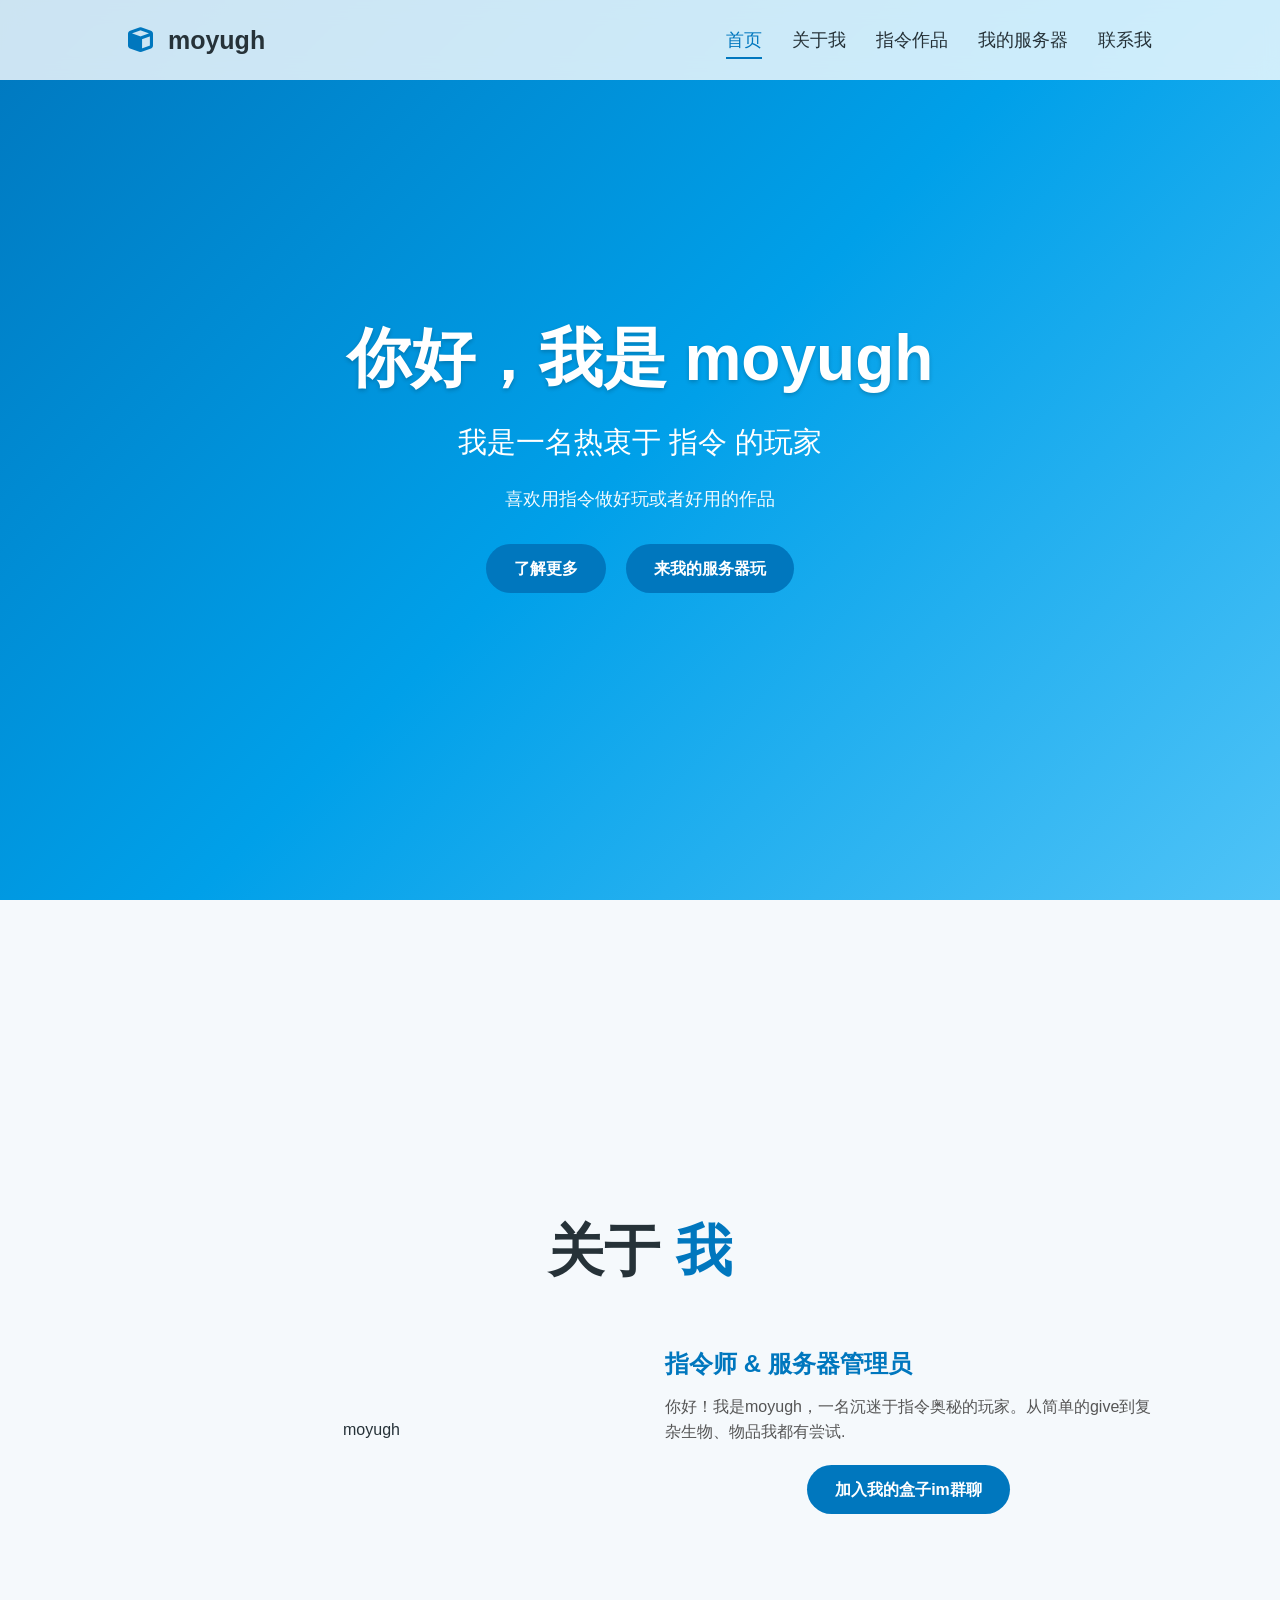
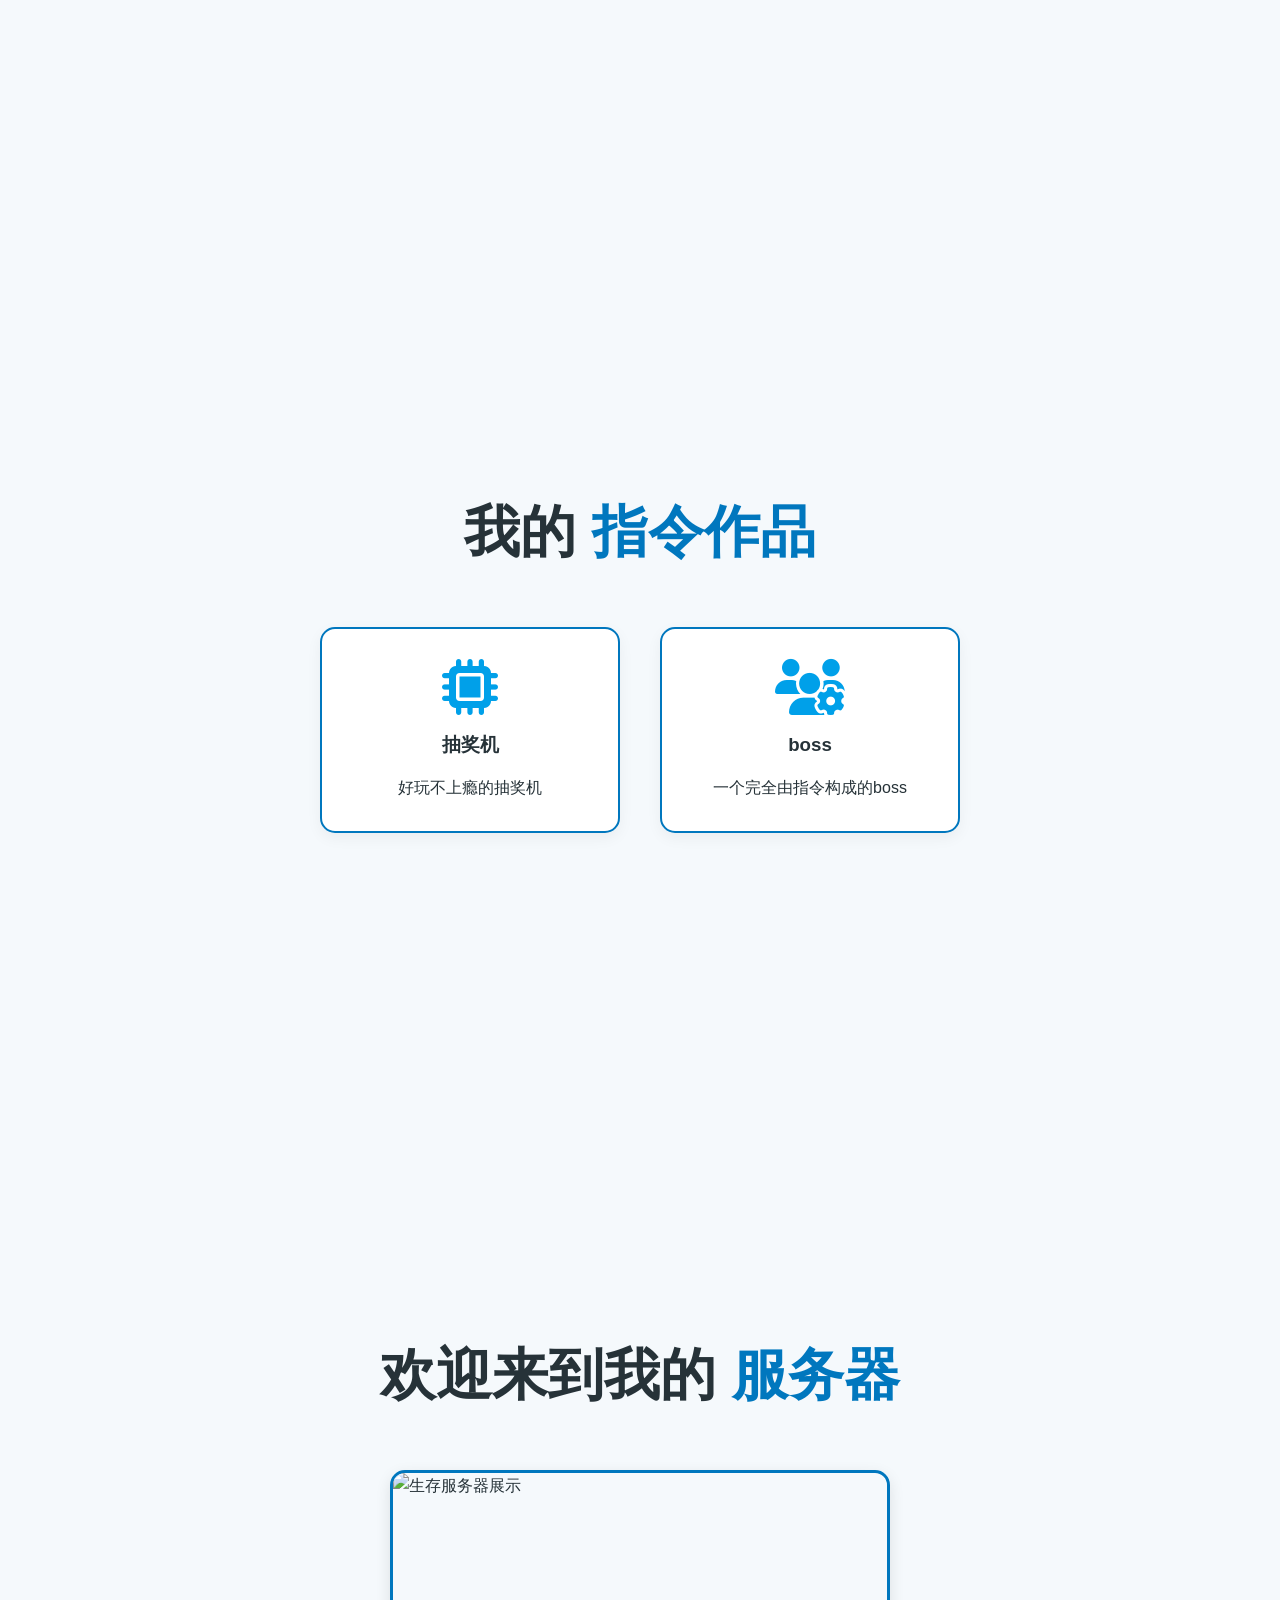
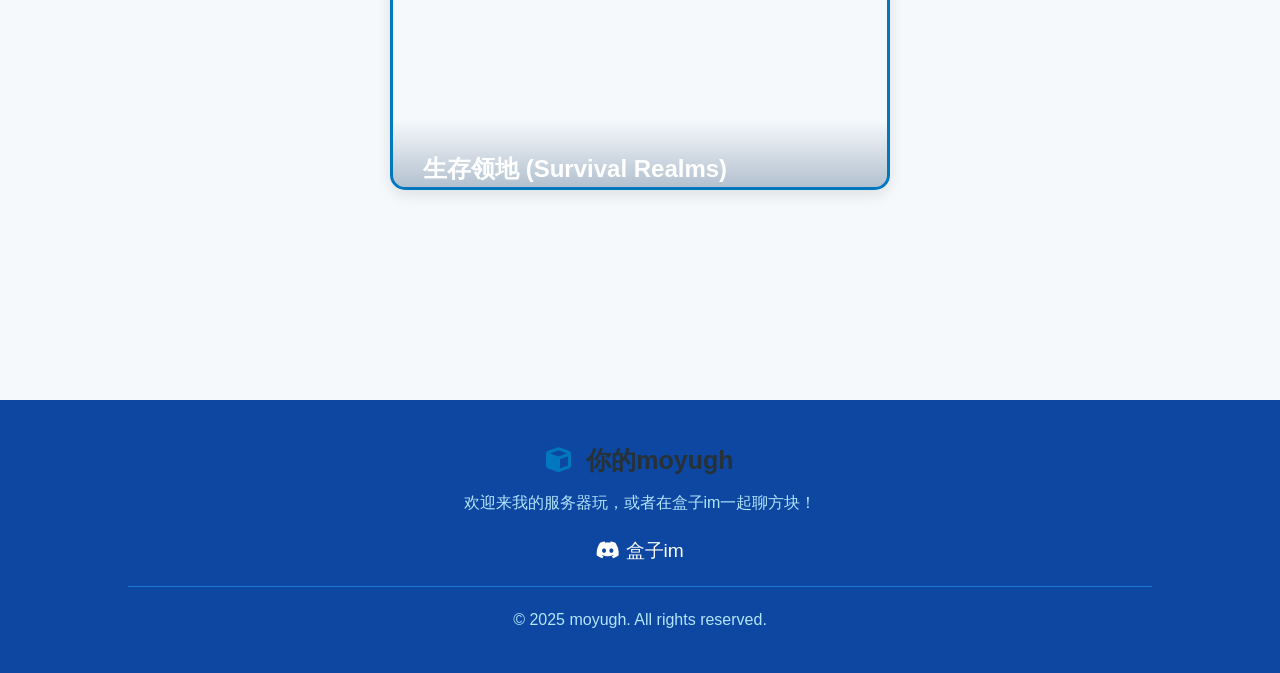
==== index.html @ 9064ef28 "Add files via upload" ====
<!DOCTYPE html>
<html lang="zh-CN">
<head>
    <meta charset="UTF-8">
    <meta name="viewport" content="width=device-width, initial-scale=1.0">
    <title>moyugh - 指令师</title>
    <link rel="stylesheet" href="https://cdnjs.cloudflare.com/ajax/libs/font-awesome/6.4.0/css/all.min.css">
    <!-- <link rel="preconnect" href="https://fonts.googleapis.com">
    <link rel="preconnect" href="https://fonts.gstatic.com" crossorigin>
    <link href="https://fonts.googleapis.com/css2?family=Poppins:wght@400;600;700&display=swap" rel="stylesheet"> -->
    <!-- 上面的字体链接如果无法加载，可以注释掉，页面不会有大问题 -->
    <link rel="stylesheet" href="style.css">
</head>
<body>

    <!-- 导航栏 - 修正了类名以对应JS逻辑 -->
    <header class="header">
        <a href="#" class="logo"><i class="fa-solid fa-cube"></i> moyugh</a>
        <nav class="navbar">
            <a href="#home" class="nav-link active">首页</a>
            <a href="#about" class="nav-link">关于我</a>
            <a href="#redstone" class="nav-link">指令作品</a>
            <a href="#servers" class="nav-link">我的服务器</a>
            <a href="#contact" class="nav-link">联系我</a>
        </nav>
    </header>

    <main>
        <!-- 首页介绍 -->
        <section id="home" class="home">
            <div class="home-content">
                <h1>你好，我是 <span>moyugh</span></h1>
                <h3>我是一名热衷于 <span>指令</span> 的玩家</h3>
                <p>喜欢用指令做好玩或者好用的作品</p>
                <div class="btn-box">
                    <a href="#about" class="btn">了解更多</a>
                    <a href="#servers" class="btn">来我的服务器玩</a>
                </div>
        </section>

        <!-- 关于我 -->
        <section id="about" class="about">
            <h2 class="heading">关于 <span>我</span></h2>
            <div class="about-content">
                <div class="about-img">
                    <!-- <img src="1751531537703.png" alt="我的Minecraft头像"> -->
                    <p>moyugh</p>
                </div>
                <div class="about-text">
                    <h2>指令师 & 服务器管理员</h2>
                    <p>你好！我是moyugh，一名沉迷于指令奥秘的玩家。从简单的give到复杂生物、物品我都有尝试.</p>
                    <div class="btn-box">
                        <a href="#" class="btn">加入我的盒子im群聊</a>
                    </div>
                </div>
            </div>
        </section>

        <!-- 红石作品 -->
        <section id="redstone" class="redstone">
            <h2 class="heading">我的 <span>指令作品</span></h2>
            <div class="skills-container"> <!-- 复用了 skills-container 的样式，逻辑更清晰 -->
                <div class="skills-box">
                    <i class="fa-solid fa-microchip"></i>
                    <h3>抽奖机</h3>
                    <p>好玩不上瘾的抽奖机</p>
                </div>
                <div class="skills-box">
                    <i class="fa-solid fa-users-gear"></i>
                    <h3>boss</h3>
                    <p>一个完全由指令构成的boss</p>
                </div>
            </div>
        </section>
        
        <!-- 我的服务器 -->
        <section id="servers" class="servers">
            <h2 class="heading">欢迎来到我的 <span>服务器</span></h2>
            <div class="projects-container"> <!-- 复用了项目卡片的容器样式 -->
                <div class="project-box">
                    <img src="https://via.placeholder.com/500x300/ff9933/333333?text=你的服务器截图2" alt="生存服务器展示">
                    <div class="project-info">
                        <h3>生存领地 (Survival Realms)</h3>
                        <p>体验原汁原味的生存乐趣，但不再是孤单一人！我们提供友好的社区...</p>
                        <a href="#" target="_blank"><i class="fa-solid fa-arrow-up-right-from-square"></i> 加入服务器</a>
                    </div>
                </div>
            </div>
        </section>
    </main>

    <!-- 联系我 (页脚) -->
    <footer id="contact">
        <div class="footer-content">
            <h2 class="logo"><i class="fa-solid fa-cube"></i> 你的moyugh</h2>
            <p>欢迎来我的服务器玩，或者在盒子im一起聊方块！</p>
            <div class="footer-socials">
                <a href="https://www.boxim.online" target="_blank"><i class="fa-brands fa-discord"></i> 盒子im</a>
            </div>
        </div>
        <div class="footer-bottom">
            <p>&copy; 2025 moyugh. All rights reserved.</p>
        </div>
    </footer>

    <script src="script.js"></script>
</body>

</html>
---- style.css ----
/* --- 全局设置 --- */
* {
    margin: 0;
    padding: 0;
    box-sizing: border-box;
}

:root {
    /* === 蓝色主题配色方案 === */
    --main-color: #0077be;      /* 主色调：深天蓝 */
    --main-light-color: #00a0e9; /* 主色浅一点：亮蓝 */
    --second-color: #4fc3f7;    /* 辅助色：浅天蓝 */
    --text-color: #263238;      /* 深灰色文字，比纯黑更柔和 */
    --text-white: #ffffff;
    --bg-color: #f5f9fc;        /* 浅灰色背景，比白色更柔和 */
    --hover-color: #29b6f6;     /* 悬停时的亮一点的蓝色 */
}

body {
    font-family: 'Poppins', sans-serif;
    background-color: var(--bg-color);
    color: var(--text-color);
    line-height: 1.6;
    overflow-x: hidden;
}

/* --- 通用样式 --- */
.heading {
    text-align: center;
    font-size: clamp(2rem, 5vw, 3.5rem);
    font-weight: 700;
    margin-top: 20px;
    margin-bottom: 50px;
    color: var(--text-color);
}

.heading span {
    color: var(--main-color);
}

section {
    padding: 80px 10%;
    min-height: 100vh;
    display: flex;
    flex-direction: column;
    justify-content: center;
}

.btn {
    display: inline-block;
    padding: 12px 28px;
    background: var(--main-color);
    color: var(--text-white);
    border-radius: 40px;
    font-size: 16px;
    font-weight: 600;
    text-decoration: none;
    transition: all 0.3s ease;
    cursor: pointer;
    border: none;
    text-align: center;
}

.btn:hover {
    background: var(--second-color);
    box-shadow: 0 10px 25px rgba(0, 119, 190, 0.3);
    transform: translateY(-3px);
}

/* --- 导航栏 --- */
.header {
    position: fixed;
    top: 0;
    left: 0;
    width: 100%;
    padding: 20px 10%;
    background: rgba(255, 255, 255, 0.8);
    backdrop-filter: blur(10px);
    display: flex;
    justify-content: space-between;
    align-items: center;
    z-index: 1000;
    transition: all 0.3s ease;
}

.header.sticky {
    padding: 15px 10%;
    box-shadow: 0 5px 15px rgba(0, 0, 0, 0.1);
}

.logo {
    font-size: 25px;
    font-weight: 600;
    color: var(--text-color);
    text-decoration: none;
}

.logo i {
    color: var(--main-color);
    margin-right: 8px;
}

.navbar {
    display: flex;
    gap: 30px;
}

.nav-link {
    color: var(--text-color);
    font-size: 18px;
    font-weight: 500;
    text-decoration: none;
    transition: color 0.3s ease;
    position: relative;
}

.nav-link:hover,
.nav-link.active {
    color: var(--main-color);
}

/* 导航下划线动画 (蓝色主题) */
.nav-link::after {
    content: '';
    position: absolute;
    bottom: -5px;
    left: 0;
    width: 0;
    height: 2px;
    background-color: var(--main-color);
    transition: width 0.3s ease;
}

.nav-link:hover::after,
.nav-link.active::after {
    width: 100%;
}


/* --- 首页 --- */
.home {
    /* === 蓝色渐变背景 === */
    background: linear-gradient(135deg, #0077be, #00a0e9, #4fc3f7);
    color: var(--text-white);
    height: 100vh;
    display: flex;
    justify-content: center;
    align-items: center;
    flex-direction: column;
}

.home-content {
    text-align: center;
}

.home-content h1 {
    font-size: clamp(2rem, 8vw, 4rem);
    margin-bottom: 10px;
    text-shadow: 0 2px 4px rgba(0,0,0,0.2);
}

.home-content h3 {
    font-size: clamp(1rem, 4vw, 1.8rem);
    margin-bottom: 20px;
    font-weight: 500;
}

.home-content p {
    margin-bottom: 30px;
    max-width: 600px;
    font-size: 1.1rem;
    opacity: 0.95;
}

.btn-box {
    display: flex;
    gap: 20px;
    justify-content: center;
}

.home-sci {
    position: absolute;
    bottom: 30px;
    right: 10%;
    display: flex;
    flex-direction: column;
    gap: 15px;
}

.home-sci a {
    display: inline-flex;
    width: 50px;
    height: 50px;
    background: rgba(255, 255, 255, 0.2);
    border-radius: 50%;
    align-items: center;
    justify-content: center;
    color: var(--text-white);
    font-size: 20px;
    text-decoration: none;
    transition: all 0.3s ease;
    backdrop-filter: blur(5px);
}

.home-sci a:hover {
    background: var(--text-white);
    color: var(--main-color);
    transform: translateY(-5px);
}


/* --- 关于我、红石作品、服务器 --- */
.about, .redstone, .servers {
    background-color: var(--bg-color);
}

.about-content {
    display: flex;
    align-items: center;
    gap: 50px;
    flex-wrap: wrap;
    justify-content: center;
}

.about-img {
    flex: 1;
    min-width: 300px;
    text-align: center;
}

.about-img img {
    max-width: 100%;
    border-radius: 10px;
    box-shadow: 0 5px 15px rgba(0, 0, 0, 0.1);
}

.about-text {
    flex: 1;
    min-width: 300px;
}

.about-text h2 {
    color: var(--main-color);
    margin-bottom: 10px;
}

.about-text p {
    margin-bottom: 20px;
    color: #555;
}

/* --- 红石作品 --- */
.skills-container {
    display: flex;
    justify-content: center;
    flex-wrap: wrap;
    gap: 40px;
}

.skills-box {
    background: var(--text-white);
    padding: 30px;
    border-radius: 15px;
    border: 2px solid var(--main-color);
    text-align: center;
    width: 300px;
    box-shadow: 0 5px 15px rgba(0, 0, 0, 0.05);
    transition: all 0.3s ease;
}

.skills-box:hover {
    transform: translateY(-10px);
    /* === 蓝色阴影 === */
    box-shadow: 0 15px 30px rgba(0, 119, 190, 0.2);
}

.skills-box i {
    font-size: 3.5rem;
    color: var(--main-light-color); /* 使用辅助色 */
    margin-bottom: 15px;
}

.skills-box h3 {
    color: var(--text-color);
    margin-bottom: 15px;
}

/* --- 我的服务器 --- */
.projects-container {
    display: flex;
    justify-content: center;
    flex-wrap: wrap;
    gap: 40px;
}

.project-box {
    position: relative;
    width: 500px;
    height: 320px;
    border-radius: 15px;
    overflow: hidden;
    /* === 蓝色边框 === */
    border: 3px solid var(--main-color);
    box-shadow: 0 5px 15px rgba(0, 0, 0, 0.1);
}

.project-box img {
    width: 100%;
    height: 100%;
    object-fit: cover;
    transition: transform 0.5s ease;
}

.project-info {
    position: absolute;
    bottom: 0;
    left: 0;
    padding: 30px;
    width: 100%;
    background: linear-gradient(to top, rgba(0, 40, 85, 0.9), transparent); /* 深蓝渐变 */
    color: var(--text-white);
    transform: translateY(70%);
    transition: transform 0.5s ease;
}

.project-box:hover .project-info {
    transform: translateY(0);
}

.project-box:hover img {
    transform: scale(1.1);
}

.project-info h3 {
    font-size: 1.5rem;
    margin-bottom: 10px;
}

.project-info p {
    font-size: 1rem;
    margin-bottom: 20px;
    opacity: 0.9;
}

.project-info a {
    display: inline-flex;
    align-items: center;
    gap: 8px;
    padding: 10px 20px;
    background: var(--main-color);
    color: var(--text-white);
    text-decoration: none;
    border-radius: 50px;
    transition: all 0.3s ease;
    font-weight: 600;
}

.project-info a:hover {
    background: var(--second-color);
}

/* --- 页脚 --- */
footer {
    background: #0d47a1; /* 深蓝色页脚 */
    color: var(--text-white);
    padding: 40px 10%;
    text-align: center;
}

.footer-content h2.logo i {
    margin-right: 8px;
}

.footer-content p {
    color: #b3e5fc; /* 淡蓝色页脚文字 */
    margin-top: 10px;
}

.footer-socials {
    margin-top: 20px;
}

.footer-socials a {
    color: var(--text-white);
    text-decoration: none;
    margin: 0 15px;
    font-size: 1.2rem;
    transition: color 0.3s ease;
}

.footer-socials a:hover {
    color: var(--second-color);
}

.footer-bottom {
    margin-top: 20px;
    padding-top: 20px;
    border-top: 1px solid #1976d2;
    color: #b3e5fc;
}

/* --- 响应式设计 --- */
@media (max-width: 991px) {
    section {
        padding: 60px 5%;
    }
    .header {
        padding: 15px 5%;
    }
    .navbar {
        gap: 15px;
    }
    .nav-link {
        font-size: 15px;
    }
}

@media (max-width: 768px) {
    .about-content, .servers-container, .projects-container, .skills-container {
        flex-direction: column;
        align-items: center;
    }
    .project-box, .skills-box {
        width: 90%;
        max-width: 400px;
    }
    .btn-box {
        flex-direction: column;
        align-items: center;
    }
}

@media (max-width: 550px) {
    .navbar {
        position: fixed;
        top: -100%;
        left: 0;
        width: 100%;
        height: 100vh;
        background: #fff;
        flex-direction: column;
        justify-content: center;
        align-items: center;
        transition: all 0.5s ease;
        box-shadow: 0 5px 15px rgba(0,0,0,0.1);
    }
    .navbar.active {
        top: 0;
    }
    .menu-toggle {
        display: block;
        position: fixed;
        top: 25px;
        right: 5%;
        color: var(--text-color);
        font-size: 2rem;
        cursor: pointer;
        z-index: 1001;
    }
    .nav-link {
        margin: 10px 0;
        font-size: 1.2rem;
    }
}
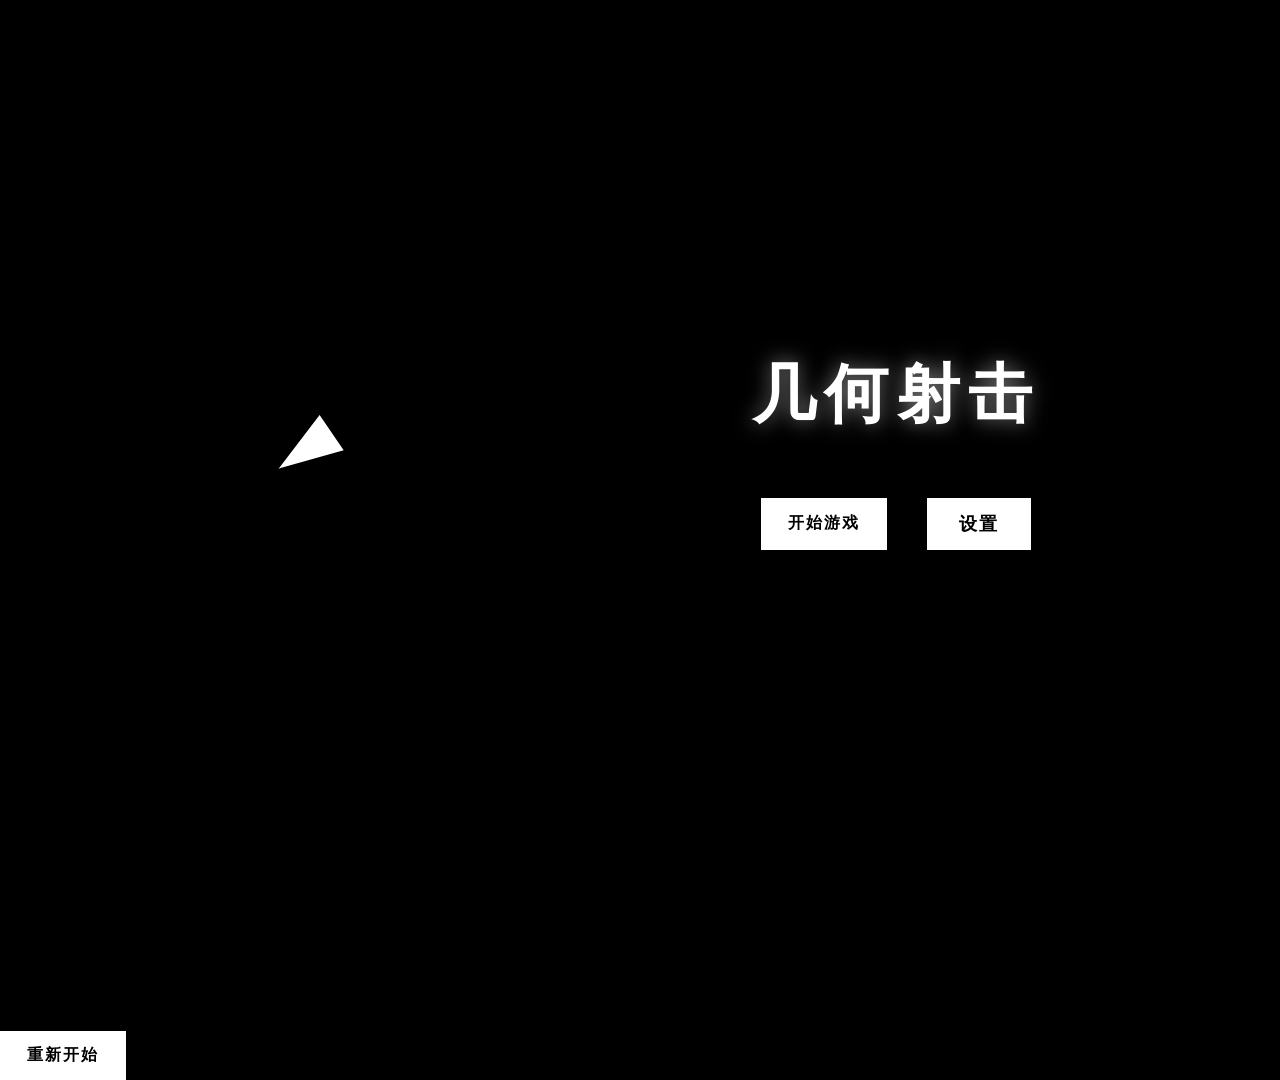
==== commit 2984483f: "Add files via upload" ====
--- a/index.html
+++ b/index.html
@@ -1,109 +1,3574 @@
-<!DOCTYPE html>
-<html lang="zh-CN">
-<head>
-    <meta charset="UTF-8">
-    <meta name="viewport" content="width=device-width, initial-scale=1.0">
-    <title>moyugh - 指令师</title>
-    <link rel="stylesheet" href="https://cdnjs.cloudflare.com/ajax/libs/font-awesome/6.4.0/css/all.min.css">
-    <!-- <link rel="preconnect" href="https://fonts.googleapis.com">
-    <link rel="preconnect" href="https://fonts.gstatic.com" crossorigin>
-    <link href="https://fonts.googleapis.com/css2?family=Poppins:wght@400;600;700&display=swap" rel="stylesheet"> -->
-    <!-- 上面的字体链接如果无法加载，可以注释掉，页面不会有大问题 -->
-    <link rel="stylesheet" href="style.css">
-</head>
-<body>
-
-    <!-- 导航栏 - 修正了类名以对应JS逻辑 -->
-    <header class="header">
-        <a href="#" class="logo"><i class="fa-solid fa-cube"></i> moyugh</a>
-        <nav class="navbar">
-            <a href="#home" class="nav-link active">首页</a>
-            <a href="#about" class="nav-link">关于我</a>
-            <a href="#redstone" class="nav-link">指令作品</a>
-            <a href="#servers" class="nav-link">我的服务器</a>
-            <a href="#contact" class="nav-link">联系我</a>
-        </nav>
-    </header>
-
-    <main>
-        <!-- 首页介绍 -->
-        <section id="home" class="home">
-            <div class="home-content">
-                <h1>你好，我是 <span>moyugh</span></h1>
-                <h3>我是一名热衷于 <span>指令</span> 的玩家</h3>
-                <p>喜欢用指令做好玩或者好用的作品</p>
-                <div class="btn-box">
-                    <a href="#about" class="btn">了解更多</a>
-                    <a href="#servers" class="btn">来我的服务器玩</a>
-                </div>
-        </section>
-
-        <!-- 关于我 -->
-        <section id="about" class="about">
-            <h2 class="heading">关于 <span>我</span></h2>
-            <div class="about-content">
-                <div class="about-img">
-                    <!-- <img src="1751531537703.png" alt="我的Minecraft头像"> -->
-                    <p>moyugh</p>
-                </div>
-                <div class="about-text">
-                    <h2>指令师 & 服务器管理员</h2>
-                    <p>你好！我是moyugh，一名沉迷于指令奥秘的玩家。从简单的give到复杂生物、物品我都有尝试.</p>
-                    <div class="btn-box">
-                        <a href="#" class="btn">加入我的盒子im群聊</a>
-                    </div>
-                </div>
-            </div>
-        </section>
-
-        <!-- 红石作品 -->
-        <section id="redstone" class="redstone">
-            <h2 class="heading">我的 <span>指令作品</span></h2>
-            <div class="skills-container"> <!-- 复用了 skills-container 的样式，逻辑更清晰 -->
-                <div class="skills-box">
-                    <i class="fa-solid fa-microchip"></i>
-                    <h3>抽奖机</h3>
-                    <p>好玩不上瘾的抽奖机</p>
-                </div>
-                <div class="skills-box">
-                    <i class="fa-solid fa-users-gear"></i>
-                    <h3>boss</h3>
-                    <p>一个完全由指令构成的boss</p>
-                </div>
-            </div>
-        </section>
-        
-        <!-- 我的服务器 -->
-        <section id="servers" class="servers">
-            <h2 class="heading">欢迎来到我的 <span>服务器</span></h2>
-            <div class="projects-container"> <!-- 复用了项目卡片的容器样式 -->
-                <div class="project-box">
-                    <img src="https://via.placeholder.com/500x300/ff9933/333333?text=你的服务器截图2" alt="生存服务器展示">
-                    <div class="project-info">
-                        <h3>生存领地 (Survival Realms)</h3>
-                        <p>体验原汁原味的生存乐趣，但不再是孤单一人！我们提供友好的社区...</p>
-                        <a href="#" target="_blank"><i class="fa-solid fa-arrow-up-right-from-square"></i> 加入服务器</a>
-                    </div>
-                </div>
-            </div>
-        </section>
-    </main>
-
-    <!-- 联系我 (页脚) -->
-    <footer id="contact">
-        <div class="footer-content">
-            <h2 class="logo"><i class="fa-solid fa-cube"></i> 你的moyugh</h2>
-            <p>欢迎来我的服务器玩，或者在盒子im一起聊方块！</p>
-            <div class="footer-socials">
-                <a href="https://www.boxim.online" target="_blank"><i class="fa-brands fa-discord"></i> 盒子im</a>
-            </div>
-        </div>
-        <div class="footer-bottom">
-            <p>&copy; 2025 moyugh. All rights reserved.</p>
-        </div>
-    </footer>
-
-    <script src="script.js"></script>
-</body>
-
-</html>
+<!DOCTYPE html>
+<html lang="zh-CN">
+<head>
+    <meta charset="UTF-8">
+    <meta name="viewport" content="width=device-width, initial-scale=1.0">
+    <title>打怪游戏</title>
+    <style>
+        * {
+            margin: 0;
+            padding: 0;
+            box-sizing: border-box;
+        }
+
+        body {
+            background: #000;
+            overflow: hidden;
+            font-family: 'Arial', sans-serif;
+            cursor: crosshair;
+        }
+
+        #gameCanvas {
+            display: block;
+            background: #000;
+        }
+
+        .controls {
+            position: fixed;
+            bottom: 20px;
+            left: 20px;
+            z-index: 100;
+        }
+
+        .stats-container {
+            position: fixed;
+            bottom: 20px;
+            right: 20px;
+            z-index: 100;
+            display: flex;
+            flex-direction: column;
+            gap: 10px;
+        }
+
+        .bar-container {
+            width: 200px;
+            height: 20px;
+            background: #000;
+            border: 2px solid #fff;
+            position: relative;
+        }
+
+        .bar {
+            height: 100%;
+            background: #fff;
+            transition: width 0.3s ease;
+        }
+
+        .bar-label {
+            position: absolute;
+            top: 50%;
+            left: 50%;
+            transform: translate(-50%, -50%);
+            color: #000;
+            font-size: 12px;
+            font-weight: bold;
+            white-space: nowrap;
+        }
+
+        .health-bar .bar {
+            background: #fff;
+        }
+
+        .exp-bar .bar {
+            background: #888;
+        }
+
+        .level-display {
+            color: #fff;
+            font-size: 16px;
+            font-weight: bold;
+            text-align: right;
+        }
+
+        .skill-bar {
+            position: fixed;
+            bottom: 20px;
+            right: 240px;
+            display: flex;
+            gap: 10px;
+            z-index: 100;
+        }
+
+        .skill-slot {
+            width: 60px;
+            height: 60px;
+            background: #000;
+            border: 2px solid #fff;
+            display: flex;
+            flex-direction: column;
+            align-items: center;
+            justify-content: center;
+            color: #fff;
+            font-size: 12px;
+            cursor: pointer;
+            transition: all 0.3s ease;
+        }
+
+        .skill-slot:hover {
+            background: #fff;
+            color: #000;
+        }
+
+        .skill-slot.active {
+            border-color: #888;
+        }
+
+        .skill-slot .skill-key {
+            position: absolute;
+            top: 2px;
+            left: 5px;
+            font-size: 10px;
+            font-weight: bold;
+        }
+
+        .skill-slot .skill-name {
+            font-size: 10px;
+            text-align: center;
+            margin-top: 5px;
+        }
+
+        .skill-slot .skill-cooldown {
+            position: absolute;
+            bottom: 2px;
+            right: 5px;
+            font-size: 10px;
+        }
+
+        .minimap {
+            position: fixed;
+            top: 20px;
+            left: 20px;
+            width: 200px;
+            height: 200px;
+            background: #000;
+            border: 2px solid #fff;
+            z-index: 100;
+        }
+
+        .wave-display {
+            position: fixed;
+            top: 20px;
+            left: 50%;
+            transform: translateX(-50%);
+            color: #fff;
+            font-size: 24px;
+            font-weight: bold;
+            z-index: 100;
+            text-align: center;
+        }
+
+        .wave-progress-container {
+            position: fixed;
+            top: 60px;
+            left: 50%;
+            transform: translateX(-50%);
+            width: 400px;
+            height: 25px;
+            background: #000;
+            border: 2px solid #fff;
+            z-index: 100;
+        }
+
+        .wave-progress-bar {
+            height: 100%;
+            background: #fff;
+            transition: width 0.3s ease;
+        }
+
+        .wave-progress-text {
+            position: absolute;
+            top: 50%;
+            left: 50%;
+            transform: translate(-50%, -50%);
+            color: #000;
+            font-size: 12px;
+            font-weight: bold;
+            white-space: nowrap;
+        }
+
+        .boss-health-container {
+            position: fixed;
+            top: 95px;
+            left: 50%;
+            transform: translateX(-50%);
+            width: 400px;
+            height: 30px;
+            z-index: 100;
+            display: flex;
+            align-items: center;
+            gap: 10px;
+        }
+
+        .boss-health-label {
+            color: #fff;
+            font-size: 16px;
+            font-weight: bold;
+            min-width: 60px;
+        }
+
+        .boss-health-bar-container {
+            flex: 1;
+            height: 100%;
+            background: #000;
+            border: 2px solid #fff;
+            position: relative;
+        }
+
+        .boss-health-bar {
+            height: 100%;
+            background: linear-gradient(90deg, #ff0000, #ff4444);
+            transition: width 0.3s ease;
+        }
+
+        .boss-health-text {
+            position: absolute;
+            top: 50%;
+            left: 50%;
+            transform: translate(-50%, -50%);
+            color: #fff;
+            font-size: 12px;
+            font-weight: bold;
+            white-space: nowrap;
+        }
+
+        .btn {
+            background: #fff;
+            color: #000;
+            border: 2px solid #fff;
+            padding: 12px 25px;
+            font-size: 16px;
+            cursor: pointer;
+            transition: all 0.3s ease;
+            margin-right: 10px;
+            font-weight: bold;
+            text-transform: uppercase;
+            letter-spacing: 2px;
+        }
+
+        .btn:hover {
+            background: #000;
+            color: #fff;
+        }
+
+        .class-selection {
+            position: fixed;
+            top: 50%;
+            left: 50%;
+            transform: translate(-50%, -50%);
+            background: #fff;
+            color: #000;
+            padding: 40px 60px;
+            text-align: center;
+            display: none;
+            z-index: 1000;
+        }
+
+        .class-selection h2 {
+            font-size: 36px;
+            margin-bottom: 30px;
+            text-transform: uppercase;
+            letter-spacing: 3px;
+        }
+
+        .class-options {
+            display: flex;
+            gap: 20px;
+            justify-content: center;
+            margin-bottom: 30px;
+        }
+
+        .class-option {
+            background: #000;
+            color: #fff;
+            border: 2px solid #fff;
+            padding: 20px 30px;
+            cursor: pointer;
+            transition: all 0.3s ease;
+            width: 150px;
+        }
+
+        .class-option:hover {
+            background: #fff;
+            color: #000;
+        }
+
+        .class-option h3 {
+            font-size: 20px;
+            margin-bottom: 10px;
+        }
+
+        .class-option p {
+            font-size: 12px;
+            line-height: 1.5;
+        }
+
+        .name-registration {
+            position: fixed;
+            top: 0;
+            left: 0;
+            width: 100%;
+            height: 100%;
+            background: rgba(0, 0, 0, 0.9);
+            display: none;
+            justify-content: center;
+            align-items: center;
+            z-index: 200;
+        }
+
+        .name-registration h2 {
+            color: #fff;
+            font-size: 32px;
+            margin-bottom: 30px;
+            text-align: center;
+        }
+
+        .name-input-container {
+            display: flex;
+            flex-direction: column;
+            gap: 20px;
+            align-items: center;
+        }
+
+        .name-registration input {
+            background: rgba(0, 0, 0, 0.8);
+            color: #fff;
+            border: 2px solid #fff;
+            padding: 15px 20px;
+            font-size: 20px;
+            width: 350px;
+            text-align: center;
+            outline: none;
+        }
+
+        .name-registration input::placeholder {
+            color: rgba(255, 255, 255, 0.5);
+        }
+
+        .name-registration input:focus {
+            border-color: #fff;
+            box-shadow: 0 0 20px rgba(255, 255, 255, 0.3);
+        }
+
+        .admin-panel {
+            position: fixed;
+            top: 50%;
+            left: 50%;
+            transform: translate(-50%, -50%);
+            background: rgba(0, 0, 0, 0.95);
+            color: #fff;
+            border: 2px solid #fff;
+            width: 80%;
+            max-width: 600px;
+            max-height: 90vh;
+            overflow-y: auto;
+            z-index: 300;
+            display: none;
+        }
+
+        .admin-header {
+            display: flex;
+            justify-content: space-between;
+            align-items: center;
+            padding: 20px;
+            border-bottom: 2px solid #fff;
+        }
+
+        .admin-header h2 {
+            margin: 0;
+            font-size: 24px;
+        }
+
+        .admin-content {
+            padding: 20px;
+        }
+
+        .admin-section {
+            margin-bottom: 30px;
+            padding: 15px;
+            border: 1px solid rgba(255, 255, 255, 0.2);
+        }
+
+        .admin-section h3 {
+            margin-top: 0;
+            font-size: 18px;
+            margin-bottom: 15px;
+        }
+
+        .admin-item {
+            display: flex;
+            align-items: center;
+            margin-bottom: 15px;
+            gap: 10px;
+        }
+
+        .admin-item label {
+            min-width: 100px;
+        }
+
+        .admin-item input {
+            flex: 1;
+            background: rgba(0, 0, 0, 0.8);
+            color: #fff;
+            border: 1px solid #fff;
+            padding: 8px 10px;
+            outline: none;
+        }
+
+        .btn-small {
+            background: #fff;
+            color: #000;
+            border: 2px solid #fff;
+            padding: 6px 12px;
+            font-size: 12px;
+            cursor: pointer;
+            transition: all 0.3s ease;
+        }
+
+        .btn-small:hover {
+            background: #000;
+            color: #fff;
+        }
+
+        .admin-toggle-btn {
+            position: fixed;
+            top: 20px;
+            left: 20px;
+            background: rgba(0, 0, 0, 0.8);
+            color: #fff;
+            border: 2px solid #fff;
+            padding: 10px 15px;
+            font-size: 14px;
+            cursor: pointer;
+            z-index: 200;
+            transition: all 0.3s ease;
+        }
+
+        .admin-toggle-btn:hover {
+            background: #fff;
+            color: #000;
+        }
+
+        .ability-selection {
+            position: fixed;
+            top: 50%;
+            left: 50%;
+            transform: translate(-50%, -50%);
+            background: #fff;
+            color: #000;
+            padding: 40px 60px;
+            text-align: center;
+            display: none;
+            z-index: 1000;
+        }
+
+        .game-over h2 {
+            font-size: 36px;
+            margin-bottom: 20px;
+            text-transform: uppercase;
+            letter-spacing: 3px;
+        }
+
+        .game-over p {
+            font-size: 24px;
+            margin-bottom: 30px;
+        }
+
+        .ability-selection {
+            position: fixed;
+            top: 50%;
+            left: 50%;
+            transform: translate(-50%, -50%);
+            background: #fff;
+            color: #000;
+            padding: 40px;
+            text-align: center;
+            display: none;
+            z-index: 1000;
+            min-width: 600px;
+        }
+
+        .ability-selection h2 {
+            font-size: 36px;
+            margin-bottom: 30px;
+            text-transform: uppercase;
+            letter-spacing: 3px;
+        }
+
+        .ability-container {
+            display: flex;
+            justify-content: space-between;
+            gap: 20px;
+        }
+
+        .ability-card {
+            flex: 1;
+            background: #000;
+            color: #fff;
+            border: 2px solid #fff;
+            padding: 30px 20px;
+            cursor: pointer;
+            transition: all 0.3s ease;
+        }
+
+        .ability-card:hover {
+            background: #fff;
+            color: #000;
+            transform: scale(1.05);
+        }
+
+        .ability-card h3 {
+            font-size: 20px;
+            margin-bottom: 15px;
+            text-transform: uppercase;
+        }
+
+        .ability-card p {
+            font-size: 14px;
+            opacity: 0.8;
+        }
+
+        .player-info-btn {
+            position: fixed;
+            bottom: 100px;
+            left: 20px;
+            width: 60px;
+            height: 60px;
+            background: #000;
+            color: #fff;
+            border: 2px solid #fff;
+            border-radius: 50%;
+            cursor: pointer;
+            font-size: 24px;
+            display: none;
+            z-index: 100;
+            transition: all 0.3s ease;
+        }
+
+        .player-info-btn:hover {
+            background: #fff;
+            color: #000;
+            transform: scale(1.1);
+        }
+
+        .player-info-panel {
+            position: fixed;
+            top: 50%;
+            left: 50%;
+            transform: translate(-50%, -50%);
+            background: #000;
+            color: #fff;
+            border: 2px solid #fff;
+            padding: 30px;
+            z-index: 200;
+            display: none;
+            min-width: 400px;
+        }
+
+        .player-info-panel h2 {
+            font-size: 28px;
+            margin-bottom: 20px;
+            text-align: center;
+        }
+
+        .player-info-panel .info-row {
+            display: flex;
+            justify-content: space-between;
+            margin-bottom: 15px;
+            padding: 10px;
+            border-bottom: 1px solid #fff;
+        }
+
+        .player-info-panel .info-label {
+            font-weight: bold;
+        }
+
+        .player-info-panel .info-value {
+            text-align: right;
+        }
+
+        .player-info-panel .close-btn {
+            position: absolute;
+            top: 10px;
+            right: 15px;
+            background: none;
+            border: none;
+            color: #fff;
+            font-size: 24px;
+            cursor: pointer;
+        }
+
+        .player-info-panel .close-btn:hover {
+            color: #888;
+        }
+
+        .coordinates-display {
+            position: fixed;
+            bottom: 20px;
+            left: 50%;
+            transform: translateX(-50%);
+            color: #fff;
+            font-size: 14px;
+            z-index: 100;
+            background: rgba(0, 0, 0, 0.7);
+            padding: 5px 15px;
+            border: 1px solid #fff;
+        }
+        
+
+
+        /* 开始界面样式 */
+        .start-screen {
+            position: fixed;
+            top: 0;
+            left: 0;
+            width: 100%;
+            height: 100%;
+            z-index: 300;
+            pointer-events: none;
+            overflow: hidden;
+        }
+
+        .start-screen.visible {
+            pointer-events: all;
+        }
+
+        /* 左侧主角 */
+        .start-character {
+            position: absolute;
+            top: 50%;
+            left: 20%;
+            transform: translateY(-50%);
+            width: 100px;
+            height: 100px;
+            transition: all 1s ease;
+            z-index: 310;
+            cursor: pointer;
+        }
+
+        /* 暂停状态下才显示角色信息悬停效果 */
+        .start-screen.paused .start-character:hover .character-info {
+            opacity: 1;
+            transform: translateY(0);
+        }
+
+        .character-info {
+            position: absolute;
+            top: 100%;
+            left: 50%;
+            transform: translateX(-50%) translateY(10px);
+            background: rgba(0, 0, 0, 0.9);
+            color: #fff;
+            border: 2px solid #fff;
+            padding: 15px;
+            border-radius: 5px;
+            min-width: 200px;
+            opacity: 0;
+            transition: all 0.3s ease;
+            z-index: 320;
+            pointer-events: none;
+        }
+
+        /* 右侧蒙版 */
+        .start-overlay {
+            position: absolute;
+            top: 0;
+            right: 0;
+            width: 60%;
+            height: 100%;
+            background: rgba(0, 0, 0, 0.7);
+            display: flex;
+            flex-direction: column;
+            align-items: center;
+            justify-content: center;
+            transition: all 1s ease;
+            z-index: 305;
+        }
+
+        .start-title {
+            font-size: 64px;
+            color: #fff;
+            text-transform: uppercase;
+            letter-spacing: 8px;
+            margin-bottom: 60px;
+            font-weight: bold;
+            text-shadow: 0 0 20px rgba(255, 255, 255, 0.5);
+            transition: all 1s ease;
+        }
+
+        .start-buttons {
+            display: flex;
+            gap: 30px;
+            transition: all 1s ease;
+        }
+
+        /* 游戏内容弹出动画 */
+        .game-content {
+            opacity: 0;
+            transition: opacity 1s ease;
+        }
+
+        .game-content.visible {
+            opacity: 1;
+        }
+
+        /* 设置按钮样式 */
+        .settings-btn {
+            background: #fff;
+            color: #000;
+            border: 2px solid #fff;
+            padding: 12px 30px;
+            font-size: 18px;
+            cursor: pointer;
+            transition: all 0.3s ease;
+            font-weight: bold;
+            text-transform: uppercase;
+            letter-spacing: 2px;
+        }
+
+        .settings-btn:hover {
+            background: #000;
+            color: #fff;
+        }
+
+        /* 技能背包样式 */
+        .skill-backpack {
+            position: fixed;
+            top: 50%;
+            left: 50%;
+            transform: translate(-50%, -50%);
+            background: rgba(0, 0, 0, 0.95);
+            color: #fff;
+            border: 2px solid #fff;
+            width: 90%;
+            max-width: 1200px;
+            max-height: 90vh;
+            overflow-y: auto;
+            z-index: 1000;
+            padding: 20px;
+        }
+
+        .backpack-header {
+            display: flex;
+            justify-content: space-between;
+            align-items: center;
+            margin-bottom: 20px;
+            padding-bottom: 10px;
+            border-bottom: 2px solid #fff;
+        }
+
+        .backpack-header h2 {
+            margin: 0;
+            font-size: 24px;
+            text-transform: uppercase;
+            letter-spacing: 2px;
+        }
+
+        .skill-storage {
+            margin-bottom: 30px;
+        }
+
+        .skill-storage h3 {
+            margin-bottom: 15px;
+            font-size: 18px;
+            text-transform: uppercase;
+            letter-spacing: 1px;
+        }
+
+        .storage-grid {
+            display: grid;
+            grid-template-columns: repeat(9, 1fr);
+            gap: 10px;
+        }
+
+        .storage-slot {
+            width: 50px;
+            height: 50px;
+            background: rgba(255, 255, 255, 0.1);
+            border: 2px solid #fff;
+            cursor: pointer;
+            transition: all 0.3s ease;
+            position: relative;
+        }
+
+        .storage-slot:hover {
+            background: rgba(255, 255, 255, 0.2);
+            transform: scale(1.1);
+        }
+
+        .storage-slot.active {
+            border-color: #888;
+        }
+
+        .storage-slot.selected,
+        .equipment-slot.selected {
+            background: rgba(255, 255, 255, 0.3);
+            border-color: #fff;
+            transform: scale(1.05);
+            box-shadow: 0 0 15px rgba(255, 255, 255, 0.5);
+        }
+
+        .skill-equipment {
+            margin-bottom: 20px;
+        }
+
+        .skill-equipment h3 {
+            margin-bottom: 15px;
+            font-size: 18px;
+            text-transform: uppercase;
+            letter-spacing: 1px;
+        }
+
+        .equipment-slots {
+            display: flex;
+            gap: 15px;
+            justify-content: center;
+            flex-wrap: wrap;
+        }
+
+        .equipment-slot {
+            width: 80px;
+            height: 80px;
+            background: rgba(255, 255, 255, 0.1);
+            border: 2px solid #fff;
+            cursor: pointer;
+            transition: all 0.3s ease;
+            position: relative;
+            display: flex;
+            flex-direction: column;
+            align-items: center;
+            justify-content: center;
+        }
+
+        .equipment-slot:hover {
+            background: rgba(255, 255, 255, 0.2);
+            transform: scale(1.05);
+        }
+
+        .equipment-slot.active-only {
+            border-color: #fff;
+        }
+
+        .equipment-slot.passive-only {
+            border-color: #fff;
+        }
+
+        .equipment-slot.universal {
+            border-color: #fff;
+        }
+
+        .equipment-slot .slot-label {
+            position: absolute;
+            bottom: 5px;
+            font-size: 10px;
+            text-align: center;
+            width: 100%;
+            opacity: 0.8;
+        }
+
+        /* 技能类型显示样式 */
+        .equipment-slot[data-type="active"] {
+            width: 100px;
+            height: 100px;
+        }
+
+        .equipment-slot[data-type="active"]::after {
+            content: "";
+            position: absolute;
+            width: 70%;
+            height: 70%;
+            background: rgba(255, 255, 255, 0.2);
+            border: 2px solid #fff;
+        }
+
+        .equipment-slot[data-type="passive"]::after,
+        .storage-slot.passive::after {
+            content: "";
+            position: absolute;
+            width: 40%;
+            height: 40%;
+            background: rgba(255, 255, 255, 0.2);
+            border: 1px solid #fff;
+        }
+
+        .equipment-slot[data-type="universal"]::after {
+            content: "";
+            position: absolute;
+            width: 50%;
+            height: 50%;
+            background: rgba(255, 255, 255, 0.2);
+            border: 1px solid #fff;
+        }
+
+        /* 技能内容显示 */
+        .skill-content {
+            position: absolute;
+            top: 50%;
+            left: 50%;
+            transform: translate(-50%, -50%);
+            display: flex;
+            flex-direction: column;
+            align-items: center;
+            justify-content: center;
+            width: 100%;
+            height: 100%;
+            pointer-events: none;
+        }
+
+        .skill-name {
+            font-size: 12px;
+            text-align: center;
+            margin-bottom: 5px;
+            font-weight: bold;
+        }
+
+        .skill-icon {
+            font-size: 24px;
+            margin-bottom: 5px;
+        }
+    </style>
+</head>
+<body>
+    <canvas id="gameCanvas"></canvas>
+    <canvas id="minimapCanvas" class="minimap" style="display: none;"></canvas>
+    
+    <!-- 开始界面 -->
+    <div class="start-screen visible" id="startScreen">
+        <!-- 左侧主角 -->
+        <div class="start-character" id="startCharacter">
+            <div class="character-info">
+                <h3>几何战士</h3>
+                <p>生命值: 100</p>
+                <p>攻击力: 25</p>
+                <p>移动速度: 5</p>
+            </div>
+        </div>
+        
+        <!-- 右侧蒙版 -->
+        <div class="start-overlay" id="startOverlay">
+            <h1 class="start-title">几何射击</h1>
+            <div class="start-buttons">
+                <button class="btn" id="startGameBtn" onclick="startGame()">开始游戏</button>
+                <button class="settings-btn" id="settingsBtn" onclick="openSettings()">设置</button>
+            </div>
+        </div>
+    </div>
+    
+    <!-- 游戏内容容器 -->
+    <div class="game-content" id="gameContent">
+        <div class="wave-display">
+            波次: <span id="wave">1</span>
+        </div>
+        
+        <div class="wave-progress-container">
+            <div class="wave-progress-bar" id="waveProgressBar" style="width: 0%"></div>
+            <div class="wave-progress-text"><span id="waveProgressText">0/0</span></div>
+        </div>
+        
+        <div class="boss-health-container" id="bossHealthContainer" style="display: none;">
+            <div class="boss-health-label">BOSS</div>
+            <div class="boss-health-bar-container">
+                <div class="boss-health-bar" id="bossHealthBar" style="width: 100%"></div>
+                <div class="boss-health-text"><span id="bossHealthText">0</span>/<span id="bossMaxHealthText">0</span></div>
+            </div>
+        </div>
+        
+        <div class="stats-container">
+            <div class="level-display">等级: <span id="level">1</span></div>
+            <div class="bar-container health-bar">
+                <div class="bar" id="healthBar" style="width: 100%"></div>
+                <div class="bar-label"><span id="healthText">100</span>/<span id="maxHealthText">100</span></div>
+            </div>
+            <div class="bar-container exp-bar">
+                <div class="bar" id="expBar" style="width: 0%"></div>
+                <div class="bar-label"><span id="expText">0</span>/<span id="expToNextText">100</span></div>
+            </div>
+        </div>
+        
+        <div class="skill-bar" id="skillBar"></div>
+        
+        <div class="controls">
+            <button class="btn" id="gameStartBtn" onclick="startGame()">开始游戏</button>
+            <button class="btn" id="gamePauseBtn" onclick="pauseGame()">暂停</button>
+        </div>
+
+        <button class="player-info-btn" id="playerInfoBtn" onclick="togglePlayerInfo()">ℹ️</button>
+    </div>
+
+    <div class="player-info-panel" id="playerInfoPanel">
+        <button class="close-btn" onclick="togglePlayerInfo()">×</button>
+        <h2>玩家信息</h2>
+        <div class="info-row">
+            <span class="info-label">职业:</span>
+            <span class="info-value" id="infoClass">-</span>
+        </div>
+        <div class="info-row">
+            <span class="info-label">等级:</span>
+            <span class="info-value" id="infoLevel">1</span>
+        </div>
+        <div class="info-row">
+            <span class="info-label">生命值:</span>
+            <span class="info-value" id="infoHealth">100/100</span>
+        </div>
+        <div class="info-row">
+            <span class="info-label">经验值:</span>
+            <span class="info-value" id="infoExp">0/100</span>
+        </div>
+        <div class="info-row">
+            <span class="info-label">移动速度:</span>
+            <span class="info-value" id="infoSpeed">5</span>
+        </div>
+        <div class="info-row">
+            <span class="info-label">攻击伤害:</span>
+            <span class="info-value" id="infoDamage">50</span>
+        </div>
+        <div class="info-row">
+            <span class="info-label">防御力:</span>
+            <span class="info-value" id="infoDefense">0</span>
+        </div>
+        <div class="info-row">
+            <span class="info-label">攻击冷却:</span>
+            <span class="info-value" id="infoCooldown">500ms</span>
+        </div>
+        <div class="info-row">
+            <span class="info-label">当前波次:</span>
+            <span class="info-value" id="infoWave">1</span>
+        </div>
+    </div>
+
+    <div class="coordinates-display" id="coordinatesDisplay" style="display: none;">X: 0, Y: 0</div>
+
+
+
+    <div class="game-over" id="gameOver">
+        <h2>游戏结束</h2>
+        <p>最终等级: <span id="finalLevel">1</span></p>
+        <button class="btn" onclick="restartGame()">重新开始</button>
+    </div>
+
+    <div class="class-selection" id="classSelection">
+        <h2>选择职业</h2>
+        <div class="class-options">
+            <div class="class-option" onclick="selectClass('warrior')">
+                <h3>战士</h3>
+                <p>200血量<br>近战范围攻击<br>50伤害/次</p>
+            </div>
+            <div class="class-option" onclick="selectClass('mage')">
+                <h3>法师</h3>
+                <p>70血量<br>花式弹幕<br>25伤害/发</p>
+            </div>
+            <div class="class-option" onclick="selectClass('archer')">
+                <h3>射手</h3>
+                <p>100血量<br>快速单发<br>15伤害/发</p>
+            </div>
+        </div>
+    </div>
+    
+    <div class="name-registration" id="nameRegistration">
+        <h2>输入角色名称</h2>
+        <div class="name-input-container">
+            <input type="text" id="playerName" placeholder="请输入角色名称" maxlength="20">
+            <button class="btn" onclick="registerName()">确定</button>
+        </div>
+    </div>
+    
+    <div class="admin-panel" id="adminPanel">
+        <div class="admin-header">
+            <h2>管理员控制台</h2>
+            <button class="close-btn" onclick="toggleAdminPanel()">×</button>
+        </div>
+        <div class="admin-content">
+            <div class="admin-section">
+                <h3>玩家数据</h3>
+                <div class="admin-item">
+                    <label>等级:</label>
+                    <input type="number" id="adminLevel" min="1">
+                    <button class="btn-small" onclick="setPlayerLevel()">设置</button>
+                </div>
+                <div class="admin-item">
+                    <label>经验值:</label>
+                    <input type="number" id="adminExp" min="0">
+                    <button class="btn-small" onclick="setPlayerExp()">设置</button>
+                </div>
+                <div class="admin-item">
+                    <label>生命值:</label>
+                    <input type="number" id="adminHealth" min="1">
+                    <button class="btn-small" onclick="setPlayerHealth()">设置</button>
+                </div>
+            </div>
+            
+            <div class="admin-section">
+                <h3>波次数据</h3>
+                <div class="admin-item">
+                    <label>当前波次:</label>
+                    <input type="number" id="adminWave" min="1">
+                    <button class="btn-small" onclick="setWave()">设置</button>
+                </div>
+                <div class="admin-item">
+                    <label>怪物数量:</label>
+                    <input type="number" id="adminMonsterCount" min="1">
+                    <button class="btn-small" onclick="setMonsterCount()">设置</button>
+                </div>
+            </div>
+            
+            <div class="admin-section">
+                <h3>玩家属性</h3>
+                <div class="admin-item">
+                    <label>移动速度:</label>
+                    <input type="number" id="adminSpeed" min="1" step="0.1">
+                    <button class="btn-small" onclick="setPlayerSpeed()">设置</button>
+                </div>
+                <div class="admin-item">
+                    <label>攻击伤害:</label>
+                    <input type="number" id="adminDamage" min="1" step="0.1">
+                    <button class="btn-small" onclick="setPlayerDamage()">设置</button>
+                </div>
+            </div>
+        </div>
+    </div>
+    
+    <div class="admin-toggle-btn" id="adminToggleBtn" onclick="toggleAdminPanel()" style="display: none;">
+        管理
+    </div>
+
+    <div class="ability-selection" id="abilitySelection">
+        <h2>选择能力</h2>
+        <div class="ability-container">
+            <div class="ability-card" onclick="selectAbility('speed')">
+                <h3>移动速度</h3>
+                <p>增加移动速度</p>
+            </div>
+            <div class="ability-card" onclick="selectAbility('attackDamage')">
+                <h3 id="abilityAttackDamageTitle">近战伤害</h3>
+                <p id="abilityAttackDamageDesc">增加近战攻击伤害</p>
+            </div>
+            <div class="ability-card" onclick="selectAbility('defense')">
+                <h3 id="abilityDefenseTitle">防御力</h3>
+                <p id="abilityDefenseDesc">减少受到的伤害</p>
+            </div>
+            <div class="ability-card" onclick="selectAbility('health')">
+                <h3>最大生命</h3>
+                <p>增加最大生命值并恢复</p>
+            </div>
+        </div>
+    </div>
+
+    <script>
+        const canvas = document.getElementById('gameCanvas');
+        const ctx = canvas.getContext('2d');
+        const minimapCanvas = document.getElementById('minimapCanvas');
+        const minimapCtx = minimapCanvas.getContext('2d');
+        const levelElement = document.getElementById('level');
+        const healthBarElement = document.getElementById('healthBar');
+        const healthTextElement = document.getElementById('healthText');
+        const maxHealthTextElement = document.getElementById('maxHealthText');
+        const expBarElement = document.getElementById('expBar');
+        const expTextElement = document.getElementById('expText');
+        const expToNextTextElement = document.getElementById('expToNextText');
+        const waveElement = document.getElementById('wave');
+        const gameOverElement = document.getElementById('gameOver');
+        const finalLevelElement = document.getElementById('finalLevel');
+        const abilitySelectionElement = document.getElementById('abilitySelection');
+        const classSelectionElement = document.getElementById('classSelection');
+        const nameRegistrationElement = document.getElementById('nameRegistration');
+        
+
+
+        let score = 0;
+        let lives = 3;
+        let gameRunning = false;
+        let gamePaused = false;
+        let level = 1;
+        let exp = 0;
+        let expToNextLevel = 100;
+        let abilityPoints = 0;
+        let showAbilitySelection = false;
+        let wave = 1;
+        let waveMonstersRemaining = 0;
+        let waveMonstersSpawned = 0;
+        let waveTotalMonsters = 0;
+        let waveInProgress = false;
+        let waveEliteSpawned = 0;
+        let playerName = '';
+        let isAdmin = false;
+        
+        // 能力库数组
+        const abilityLibrary = [
+            { id: 'speed', name: '移动速度', description: '增加移动速度', effect: () => { player.speed += 1; } },
+            { id: 'attackDamage', name: '近战伤害', description: '增加近战攻击伤害', effect: () => { 
+                if (player.class === 'warrior') {
+                    player.meleeDamage = (player.meleeDamage || 50) + 10;
+                } else {
+                    player.bulletSpeed = (player.bulletSpeed || 10) + 2;
+                }
+            } },
+            { id: 'defense', name: '防御力', description: '减少受到的伤害', effect: () => { 
+                if (player.class === 'warrior') {
+                    player.defense = (player.defense || 0) + 5;
+                } else {
+                    player.bulletSize = (player.bulletSize || 5) + 1;
+                }
+            } },
+            { id: 'health', name: '最大生命', description: '增加最大生命值并恢复', effect: () => { 
+                player.maxHealth += 20;
+                player.health = player.maxHealth;
+            } },
+            // 新增能力
+            { id: 'bulletDamage', name: '子弹伤害', description: '增加子弹伤害5', effect: () => { 
+                if (player.class === 'warrior') {
+                    player.meleeDamage = (player.meleeDamage || 50) + 5;
+                } else {
+                    player.bulletDamage = (player.bulletDamage || 15) + 5;
+                }
+            } },
+            { id: 'defenseBoost', name: '防御提升', description: '增加防御2', effect: () => { 
+                player.defense = (player.defense || 0) + 2;
+            } }
+        ];
+        
+
+        
+        const MAP_WIDTH = 6000; // 地图大小增加到原来的两倍
+        const MAP_HEIGHT = 6000; // 地图大小增加到原来的两倍
+        
+        const camera = {
+            x: 0,
+            y: 0
+        };
+
+        const player = {
+            x: 0,
+            y: 0,
+            size: 20,
+            speed: 5,
+            health: 100,
+            maxHealth: 100,
+            bulletSpeed: 10,
+            bulletSize: 5,
+            isDashing: false,
+            class: 'archer',
+            attackCooldown: 0,
+            attackCooldownMax: 0
+        };
+
+        let monsters = [];
+        let eliteMonsters = [];
+        let bullets = [];
+        let enemyBullets = [];
+        let particles = [];
+        let healthPacks = [];
+        let mouseX = 0;
+        let mouseY = 0;
+        let playerSkills = [];
+        let skillCooldowns = {};
+        let boss = null;
+
+
+
+        function resizeCanvas() {
+            canvas.width = window.innerWidth;
+            canvas.height = window.innerHeight;
+            minimapCanvas.width = 200;
+            minimapCanvas.height = 200;
+            player.x = MAP_WIDTH / 2;
+            player.y = MAP_HEIGHT / 2;
+        }
+
+        window.addEventListener('resize', resizeCanvas);
+        resizeCanvas();
+
+
+
+        class Monster {
+            constructor() {
+                const side = Math.floor(Math.random() * 4);
+                const offset = 100;
+                const spawnRadius = 600;
+                
+                let attempts = 0;
+                const maxAttempts = 50;
+                
+                while (attempts < maxAttempts) {
+                    const angle = Math.random() * Math.PI * 2;
+                    const distance = spawnRadius + Math.random() * 300;
+                    
+                    this.x = player.x + Math.cos(angle) * distance;
+                    this.y = player.y + Math.sin(angle) * distance;
+                    
+                    this.x = Math.max(offset, Math.min(MAP_WIDTH - offset, this.x));
+                    this.y = Math.max(offset, Math.min(MAP_HEIGHT - offset, this.y));
+                    
+                    break;
+                }
+                
+                this.size = Math.random() * 20 + 20 + wave * 0.5;
+                this.speed = Math.random() * 2 + 1 + wave * 0.15;
+                this.type = Math.floor(Math.random() * 4);
+                this.rotation = 0;
+                this.rotationSpeed = (Math.random() - 0.5) * 0.1;
+                this.health = Math.ceil(this.size / 15 + wave * 0.3);
+                this.expValue = Math.ceil(10 + wave * 2);
+                this.lastDamageTime = 0;
+                this.isSummoned = false; // 标记是否为精英怪或boss召唤的怪物
+            }
+
+            update() {
+                const dx = player.x - this.x;
+                const dy = player.y - this.y;
+                const distance = Math.sqrt(dx * dx + dy * dy);
+                
+                if (distance > 0) {
+                    this.x += (dx / distance) * this.speed;
+                    this.y += (dy / distance) * this.speed;
+                }
+                
+                this.rotation += this.rotationSpeed;
+            }
+
+            draw() {
+                ctx.save();
+                ctx.translate(this.x, this.y);
+                ctx.rotate(this.rotation);
+                ctx.strokeStyle = '#fff';
+                ctx.lineWidth = 2;
+
+                switch(this.type) {
+                    case 0:
+                        this.drawSquare();
+                        break;
+                    case 1:
+                        this.drawTriangle();
+                        break;
+                    case 2:
+                        this.drawPentagon();
+                        break;
+                    case 3:
+                        this.drawHexagon();
+                        break;
+                }
+
+                ctx.restore();
+            }
+
+            drawSquare() {
+                ctx.strokeRect(-this.size/2, -this.size/2, this.size, this.size);
+                if (this.health > 1) {
+                    ctx.fillStyle = '#fff';
+                    ctx.globalAlpha = 0.3;
+                    ctx.fillRect(-this.size/2, -this.size/2, this.size, this.size);
+                    ctx.globalAlpha = 1;
+                }
+            }
+
+            drawTriangle() {
+                ctx.beginPath();
+                ctx.moveTo(0, -this.size/2);
+                ctx.lineTo(this.size/2, this.size/2);
+                ctx.lineTo(-this.size/2, this.size/2);
+                ctx.closePath();
+                ctx.stroke();
+                if (this.health > 1) {
+                    ctx.fillStyle = '#fff';
+                    ctx.globalAlpha = 0.3;
+                    ctx.fill();
+                    ctx.globalAlpha = 1;
+                }
+            }
+
+            drawPentagon() {
+                ctx.beginPath();
+                for (let i = 0; i < 5; i++) {
+                    const angle = (i * 2 * Math.PI / 5) - Math.PI / 2;
+                    const x = Math.cos(angle) * this.size/2;
+                    const y = Math.sin(angle) * this.size/2;
+                    if (i === 0) {
+                        ctx.moveTo(x, y);
+                    } else {
+                        ctx.lineTo(x, y);
+                    }
+                }
+                ctx.closePath();
+                ctx.stroke();
+                if (this.health > 1) {
+                    ctx.fillStyle = '#fff';
+                    ctx.globalAlpha = 0.3;
+                    ctx.fill();
+                    ctx.globalAlpha = 1;
+                }
+            }
+
+            drawHexagon() {
+                ctx.beginPath();
+                for (let i = 0; i < 6; i++) {
+                    const angle = (i * 2 * Math.PI / 6) - Math.PI / 2;
+                    const x = Math.cos(angle) * this.size/2;
+                    const y = Math.sin(angle) * this.size/2;
+                    if (i === 0) {
+                        ctx.moveTo(x, y);
+                    } else {
+                        ctx.lineTo(x, y);
+                    }
+                }
+                ctx.closePath();
+                ctx.stroke();
+                if (this.health > 1) {
+                    ctx.fillStyle = '#fff';
+                    ctx.globalAlpha = 0.3;
+                    ctx.fill();
+                    ctx.globalAlpha = 1;
+                }
+            }
+        }
+
+        class EliteMonster {
+            constructor() {
+                const offset = 150;
+                const spawnRadius = 700;
+                
+                let attempts = 0;
+                const maxAttempts = 50;
+                
+                while (attempts < maxAttempts) {
+                    const angle = Math.random() * Math.PI * 2;
+                    const distance = spawnRadius + Math.random() * 300;
+                    
+                    this.x = player.x + Math.cos(angle) * distance;
+                    this.y = player.y + Math.sin(angle) * distance;
+                    
+                    this.x = Math.max(offset, Math.min(MAP_WIDTH - offset, this.x));
+                    this.y = Math.max(offset, Math.min(MAP_HEIGHT - offset, this.y));
+                    
+                    break;
+                }
+                
+                this.size = 60;
+                this.speed = 1.5 + wave * 0.05;
+                this.health = 20 + wave * 5;
+                this.maxHealth = this.health;
+                this.rotation = 0;
+                this.rotationSpeed = 0.02;
+                this.skillType = Math.floor(Math.random() * 3);
+                this.skillCooldown = 0;
+                this.skillMaxCooldown = 180;
+                this.expValue = 100 + wave * 20;
+                this.dashSpeed = 0;
+                this.dashDirection = { x: 0, y: 0 };
+                this.lastDamageTime = 0;
+            }
+
+            update() {
+                const dx = player.x - this.x;
+                const dy = player.y - this.y;
+                const distance = Math.sqrt(dx * dx + dy * dy);
+                
+                if (this.dashSpeed > 0) {
+                    this.x += this.dashDirection.x * this.dashSpeed;
+                    this.y += this.dashDirection.y * this.dashSpeed;
+                    this.dashSpeed *= 0.95;
+                    if (this.dashSpeed < 0.5) {
+                        this.dashSpeed = 0;
+                    }
+                } else {
+                    if (distance > 0) {
+                        this.x += (dx / distance) * this.speed;
+                        this.y += (dy / distance) * this.speed;
+                    }
+                }
+                
+                this.rotation += this.rotationSpeed;
+                
+                this.skillCooldown--;
+                if (this.skillCooldown <= 0) {
+                    this.useSkill();
+                    this.skillCooldown = this.skillMaxCooldown;
+                }
+            }
+
+            useSkill() {
+                switch(this.skillType) {
+                    case 0:
+                        this.shootSkill();
+                        break;
+                    case 1:
+                        this.dashSkill();
+                        break;
+                    case 2:
+                        this.summonSkill();
+                        break;
+                }
+            }
+
+            shootSkill() {
+                const bulletCount = 8;
+                for (let i = 0; i < bulletCount; i++) {
+                    const angle = (i / bulletCount) * Math.PI * 2;
+                    enemyBullets.push({
+                        x: this.x,
+                        y: this.y,
+                        vx: Math.cos(angle) * 5,
+                        vy: Math.sin(angle) * 5,
+                        size: 8,
+                        life: 120
+                    });
+                }
+            }
+
+            dashSkill() {
+                const dx = player.x - this.x;
+                const dy = player.y - this.y;
+                const distance = Math.sqrt(dx * dx + dy * dy);
+                
+                if (distance > 0) {
+                    this.dashDirection = {
+                        x: dx / distance,
+                        y: dy / distance
+                    };
+                    this.dashSpeed = 15;
+                }
+            }
+
+            summonSkill() {
+                for (let i = 0; i < 3; i++) {
+                    const monster = new Monster();
+                    monster.x = this.x + (Math.random() - 0.5) * 100;
+                    monster.y = this.y + (Math.random() - 0.5) * 100;
+                    monster.size *= 0.7;
+                    monster.speed *= 1.2;
+                    monster.isSummoned = true;
+                    monsters.push(monster);
+                }
+            }
+
+            draw() {
+                ctx.save();
+                ctx.translate(this.x, this.y);
+                ctx.rotate(this.rotation);
+                
+                ctx.strokeStyle = '#fff';
+                ctx.lineWidth = 3;
+                
+                ctx.beginPath();
+                for (let i = 0; i < 8; i++) {
+                    const angle = (i * 2 * Math.PI / 8) - Math.PI / 2;
+                    const x = Math.cos(angle) * this.size/2;
+                    const y = Math.sin(angle) * this.size/2;
+                    if (i === 0) {
+                        ctx.moveTo(x, y);
+                    } else {
+                        ctx.lineTo(x, y);
+                    }
+                }
+                ctx.closePath();
+                ctx.stroke();
+                
+                ctx.fillStyle = '#fff';
+                ctx.globalAlpha = 0.2;
+                ctx.fill();
+                ctx.globalAlpha = 1;
+                
+                ctx.restore();
+                
+                ctx.strokeStyle = '#fff';
+                ctx.lineWidth = 2;
+                ctx.strokeRect(this.x - this.size/2 - 5, this.y - this.size/2 - 15, this.size + 10, 8);
+                ctx.fillStyle = '#fff';
+                ctx.fillRect(this.x - this.size/2 - 5, this.y - this.size/2 - 15, (this.health / this.maxHealth) * (this.size + 10), 8);
+            }
+        }
+
+        class Boss {
+            constructor(waveNum) {
+                this.x = MAP_WIDTH / 2;
+                this.y = MAP_HEIGHT / 2;
+                this.size = 200 + waveNum * 10;
+                this.maxHealth = 500 + waveNum * 100;
+                this.health = this.maxHealth;
+                this.speed = 2 + waveNum * 0.1;
+                this.rotation = 0;
+                this.rotationSpeed = 0.01;
+                this.phase = 1;
+                this.attackCooldown = 0;
+                this.attackMaxCooldown = 60;
+                this.specialCooldown = 0;
+                this.specialMaxCooldown = 300;
+                this.movePattern = 0;
+                this.moveTimer = 0;
+                this.targetX = this.x;
+                this.targetY = this.y;
+                this.isDashing = false;
+                this.dashSpeed = 0;
+                this.dashDirection = { x: 0, y: 0 };
+                this.laserActive = false;
+                this.laserAngle = 0;
+                this.laserTimer = 0;
+                this.summonCooldown = 0;
+                this.expValue = 1000 + waveNum * 200;
+                this.lastDamageTime = 0;
+                this.shieldActive = false;
+                this.shieldHealth = 0;
+                this.shieldMaxHealth = 50 + waveNum * 10;
+                this.waveNum = waveNum;
+            }
+
+            update() {
+                this.rotation += this.rotationSpeed;
+                
+                if (this.isDashing) {
+                    this.x += this.dashDirection.x * this.dashSpeed;
+                    this.y += this.dashDirection.y * this.dashSpeed;
+                    this.dashSpeed *= 0.98;
+                    if (this.dashSpeed < 1) {
+                        this.isDashing = false;
+                        this.dashSpeed = 0;
+                    }
+                } else {
+                    this.movePatternUpdate();
+                }
+
+                this.attackCooldown--;
+                if (this.attackCooldown <= 0) {
+                    this.performAttack();
+                    this.attackCooldown = this.attackMaxCooldown;
+                }
+
+                this.specialCooldown--;
+                if (this.specialCooldown <= 0) {
+                    this.performSpecial();
+                    this.specialCooldown = this.specialMaxCooldown;
+                }
+
+                if (this.laserActive) {
+                    this.laserTimer--;
+                    if (this.laserTimer <= 0) {
+                        this.laserActive = false;
+                    }
+                }
+
+                if (this.shieldActive && this.shieldHealth <= 0) {
+                    this.shieldActive = false;
+                    this.shieldHealth = this.shieldMaxHealth;
+                }
+
+                this.updatePhase();
+            }
+
+            movePatternUpdate() {
+                this.moveTimer++;
+                
+                switch(this.movePattern) {
+                    case 0:
+                        this.circularMovement();
+                        break;
+                    case 1:
+                        this.spiralMovement();
+                        break;
+                    case 2:
+                        this.waveMovement();
+                        break;
+                    case 3:
+                        this.chaseMovement();
+                        break;
+                }
+
+                if (this.moveTimer > 300) {
+                    this.moveTimer = 0;
+                    this.movePattern = (this.movePattern + 1) % 4;
+                }
+            }
+
+            circularMovement() {
+                const centerX = MAP_WIDTH / 2;
+                const centerY = MAP_HEIGHT / 2;
+                const radius = 300;
+                const angle = Date.now() * 0.001;
+                
+                this.targetX = centerX + Math.cos(angle) * radius;
+                this.targetY = centerY + Math.sin(angle) * radius;
+                
+                this.moveToTarget(0.02);
+            }
+
+            spiralMovement() {
+                const centerX = MAP_WIDTH / 2;
+                const centerY = MAP_HEIGHT / 2;
+                const baseRadius = 200;
+                const radiusVariation = Math.sin(this.moveTimer * 0.02) * 100;
+                const angle = Date.now() * 0.002;
+                
+                this.targetX = centerX + Math.cos(angle) * (baseRadius + radiusVariation);
+                this.targetY = centerY + Math.sin(angle) * (baseRadius + radiusVariation);
+                
+                this.moveToTarget(0.03);
+            }
+
+            waveMovement() {
+                const baseX = MAP_WIDTH / 2;
+                const baseY = MAP_HEIGHT / 2;
+                const waveAmplitude = 200;
+                const waveFrequency = 0.02;
+                
+                this.targetX = baseX + Math.sin(this.moveTimer * waveFrequency) * waveAmplitude;
+                this.targetY = baseY + Math.cos(this.moveTimer * waveFrequency * 0.5) * waveAmplitude;
+                
+                this.moveToTarget(0.025);
+            }
+
+            chaseMovement() {
+                this.targetX = player.x;
+                this.targetY = player.y;
+                
+                const dx = this.targetX - this.x;
+                const dy = this.targetY - this.y;
+                const distance = Math.sqrt(dx * dx + dy * dy);
+                
+                if (distance > 300) {
+                    this.x += (dx / distance) * this.speed * 0.5;
+                    this.y += (dy / distance) * this.speed * 0.5;
+                }
+            }
+
+            moveToTarget(speedFactor) {
+                const dx = this.targetX - this.x;
+                const dy = this.targetY - this.y;
+                const distance = Math.sqrt(dx * dx + dy * dy);
+                
+                if (distance > 0) {
+                    this.x += (dx / distance) * this.speed * speedFactor * 10;
+                    this.y += (dy / distance) * this.speed * speedFactor * 10;
+                }
+            }
+
+            performAttack() {
+                const attackType = Math.floor(Math.random() * 4);
+                
+                switch(attackType) {
+                    case 0:
+                        this.spreadShot();
+                        break;
+                    case 1:
+                        this.spiralShot();
+                        break;
+                    case 2:
+                        this.targetedShot();
+                        break;
+                    case 3:
+                        this.burstShot();
+                        break;
+                }
+            }
+
+            spreadShot() {
+                const bulletCount = 12 + this.phase * 4;
+                for (let i = 0; i < bulletCount; i++) {
+                    const angle = (i / bulletCount) * Math.PI * 2 + this.rotation;
+                    enemyBullets.push({
+                        x: this.x,
+                        y: this.y,
+                        vx: Math.cos(angle) * 6,
+                        vy: Math.sin(angle) * 6,
+                        size: 10,
+                        life: 180,
+                        damage: 15 + this.phase * 5
+                    });
+                }
+            }
+
+            spiralShot() {
+                const spiralCount = 3;
+                for (let s = 0; s < spiralCount; s++) {
+                    const baseAngle = (s / spiralCount) * Math.PI * 2;
+                    for (let i = 0; i < 8; i++) {
+                        const angle = baseAngle + i * 0.3 + this.rotation;
+                        enemyBullets.push({
+                            x: this.x,
+                            y: this.y,
+                            vx: Math.cos(angle) * 5,
+                            vy: Math.sin(angle) * 5,
+                            size: 8,
+                            life: 150,
+                            damage: 10 + this.phase * 3
+                        });
+                    }
+                }
+            }
+
+            targetedShot() {
+                const dx = player.x - this.x;
+                const dy = player.y - this.y;
+                const distance = Math.sqrt(dx * dx + dy * dy);
+                
+                if (distance > 0) {
+                    const angle = Math.atan2(dy, dx);
+                    const bulletCount = 5 + this.phase;
+                    
+                    for (let i = 0; i < bulletCount; i++) {
+                        const spreadAngle = angle + (i - Math.floor(bulletCount/2)) * 0.15;
+                        enemyBullets.push({
+                            x: this.x,
+                            y: this.y,
+                            vx: Math.cos(spreadAngle) * 8,
+                            vy: Math.sin(spreadAngle) * 8,
+                            size: 12,
+                            life: 120,
+                            damage: 20 + this.phase * 5
+                        });
+                    }
+                }
+            }
+
+            burstShot() {
+                const burstCount = 3;
+                for (let b = 0; b < burstCount; b++) {
+                    setTimeout(() => {
+                        const dx = player.x - this.x;
+                        const dy = player.y - this.y;
+                        const distance = Math.sqrt(dx * dx + dy * dy);
+                        
+                        if (distance > 0) {
+                            const angle = Math.atan2(dy, dx);
+                            for (let i = 0; i < 6; i++) {
+                                const spreadAngle = angle + (i - 2.5) * 0.2;
+                                enemyBullets.push({
+                                    x: this.x,
+                                    y: this.y,
+                                    vx: Math.cos(spreadAngle) * 7,
+                                    vy: Math.sin(spreadAngle) * 7,
+                                    size: 9,
+                                    life: 100,
+                                    damage: 12 + this.phase * 4
+                                });
+                            }
+                        }
+                    }, b * 200);
+                }
+            }
+
+            performSpecial() {
+                const specialType = Math.floor(Math.random() * 4);
+                
+                switch(specialType) {
+                    case 0:
+                        this.laserAttack();
+                        break;
+                    case 1:
+                        this.dashAttack();
+                        break;
+                    case 2:
+                        this.summonMinions();
+                        break;
+                    case 3:
+                        this.activateShield();
+                        break;
+                }
+            }
+
+            laserAttack() {
+                this.laserActive = true;
+                this.laserTimer = 60;
+                
+                const dx = player.x - this.x;
+                const dy = player.y - this.y;
+                this.laserAngle = Math.atan2(dy, dx);
+            }
+
+            dashAttack() {
+                const dx = player.x - this.x;
+                const dy = player.y - this.y;
+                const distance = Math.sqrt(dx * dx + dy * dy);
+                
+                if (distance > 0) {
+                    this.dashDirection = {
+                        x: dx / distance,
+                        y: dy / distance
+                    };
+                    this.isDashing = true;
+                    this.dashSpeed = 20;
+                }
+            }
+
+            summonMinions() {
+                const minionCount = 5 + this.phase * 2;
+                for (let i = 0; i < minionCount; i++) {
+                    const monster = new Monster();
+                    monster.x = this.x + (Math.random() - 0.5) * 300;
+                    monster.y = this.y + (Math.random() - 0.5) * 300;
+                    monster.size *= 0.8;
+                    monster.speed *= 1.3;
+                    monster.isSummoned = true;
+                    monsters.push(monster);
+                }
+            }
+
+            activateShield() {
+                this.shieldActive = true;
+                this.shieldHealth = this.shieldMaxHealth;
+            }
+
+            updatePhase() {
+                const healthPercent = this.health / this.maxHealth;
+                
+                if (healthPercent < 0.3 && this.phase < 3) {
+                    this.phase = 3;
+                    this.attackMaxCooldown = 30;
+                    this.specialMaxCooldown = 180;
+                } else if (healthPercent < 0.6 && this.phase < 2) {
+                    this.phase = 2;
+                    this.attackMaxCooldown = 45;
+                    this.specialMaxCooldown = 240;
+                }
+            }
+
+            draw() {
+                ctx.save();
+                ctx.translate(this.x, this.y);
+                ctx.rotate(this.rotation);
+                
+                ctx.strokeStyle = '#fff';
+                ctx.lineWidth = 4;
+                
+                ctx.beginPath();
+                for (let i = 0; i < 12; i++) {
+                    const angle = (i * 2 * Math.PI / 12) - Math.PI / 2;
+                    const radius = this.size / 2 * (1 + 0.2 * Math.sin(i * 2 + Date.now() * 0.003));
+                    const x = Math.cos(angle) * radius;
+                    const y = Math.sin(angle) * radius;
+                    if (i === 0) {
+                        ctx.moveTo(x, y);
+                    } else {
+                        ctx.lineTo(x, y);
+                    }
+                }
+                ctx.closePath();
+                ctx.stroke();
+                
+                ctx.fillStyle = `rgba(255, 255, 255, ${0.15 + 0.05 * Math.sin(Date.now() * 0.005)})`;
+                ctx.fill();
+                
+                ctx.restore();
+                
+                if (this.shieldActive) {
+                    ctx.save();
+                    ctx.translate(this.x, this.y);
+                    ctx.strokeStyle = `rgba(100, 200, 255, ${0.5 + 0.3 * Math.sin(Date.now() * 0.01)})`;
+                    ctx.lineWidth = 3;
+                    ctx.beginPath();
+                    ctx.arc(0, 0, this.size / 2 + 20, 0, Math.PI * 2);
+                    ctx.stroke();
+                    ctx.restore();
+                }
+                
+                if (this.laserActive) {
+                    ctx.save();
+                    ctx.translate(this.x, this.y);
+                    ctx.rotate(this.laserAngle);
+                    
+                    ctx.strokeStyle = `rgba(255, 100, 100, ${0.8 + 0.2 * Math.sin(Date.now() * 0.02)})`;
+                    ctx.lineWidth = 20;
+                    ctx.beginPath();
+                    ctx.moveTo(0, 0);
+                    ctx.lineTo(1000, 0);
+                    ctx.stroke();
+                    
+                    ctx.strokeStyle = `rgba(255, 200, 200, ${0.9 + 0.1 * Math.sin(Date.now() * 0.03)})`;
+                    ctx.lineWidth = 10;
+                    ctx.beginPath();
+                    ctx.moveTo(0, 0);
+                    ctx.lineTo(1000, 0);
+                    ctx.stroke();
+                    
+                    ctx.restore();
+                }
+                
+                ctx.fillStyle = '#fff';
+                ctx.font = 'bold 20px Arial';
+                ctx.textAlign = 'center';
+                ctx.fillText('BOSS', this.x, this.y - this.size / 2 - 30);
+            }
+        }
+
+        class Bullet {
+            constructor(x, y, angle) {
+                this.x = x;
+                this.y = y;
+                this.size = player.bulletSize || 5;
+                this.speed = player.bulletSpeed || 10;
+                this.angle = angle;
+                this.vx = Math.sin(angle) * this.speed;
+                this.vy = -Math.cos(angle) * this.speed;
+            }
+
+            update() {
+                this.x += this.vx;
+                this.y += this.vy;
+            }
+
+            draw() {
+                ctx.fillStyle = '#fff';
+                ctx.beginPath();
+                ctx.arc(this.x, this.y, this.size, 0, Math.PI * 2);
+                ctx.fill();
+            }
+        }
+
+        class Particle {
+            constructor(x, y, size) {
+                this.x = x;
+                this.y = y;
+                this.size = size;
+                this.speedX = (Math.random() - 0.5) * 6;
+                this.speedY = (Math.random() - 0.5) * 6;
+                this.life = 1;
+                this.decay = Math.random() * 0.02 + 0.02;
+            }
+
+            update() {
+                this.x += this.speedX;
+                this.y += this.speedY;
+                this.life -= this.decay;
+            }
+
+            draw() {
+                ctx.fillStyle = '#fff';
+                ctx.globalAlpha = this.life;
+                ctx.beginPath();
+                ctx.arc(this.x, this.y, this.size, 0, Math.PI * 2);
+                ctx.fill();
+                ctx.globalAlpha = 1;
+            }
+        }
+
+        class HealthPack {
+            constructor() {
+                const offset = 100;
+                this.x = Math.random() * (MAP_WIDTH - 2 * offset) + offset;
+                this.y = Math.random() * (MAP_HEIGHT - 2 * offset) + offset;
+                this.size = 20;
+                this.healAmount = 30;
+                this.pulsePhase = Math.random() * Math.PI * 2;
+            }
+
+            update() {
+                this.pulsePhase += 0.05;
+            }
+
+            draw() {
+                const pulse = 1 + Math.sin(this.pulsePhase) * 0.1;
+                ctx.save();
+                ctx.translate(this.x, this.y);
+                ctx.scale(pulse, pulse);
+                
+                ctx.strokeStyle = '#fff';
+                ctx.lineWidth = 2;
+                ctx.fillStyle = '#fff';
+                
+                ctx.beginPath();
+                ctx.moveTo(0, -this.size/2);
+                ctx.lineTo(this.size/2, 0);
+                ctx.lineTo(0, this.size/2);
+                ctx.lineTo(-this.size/2, 0);
+                ctx.closePath();
+                ctx.stroke();
+                
+                ctx.globalAlpha = 0.3;
+                ctx.fill();
+                ctx.globalAlpha = 1;
+                
+                ctx.fillStyle = '#fff';
+                ctx.font = 'bold 14px Arial';
+                ctx.textAlign = 'center';
+                ctx.textBaseline = 'middle';
+                ctx.fillText('+', 0, 0);
+                
+                ctx.restore();
+            }
+        }
+
+        function createExplosion(x, y, count) {
+            for (let i = 0; i < count; i++) {
+                particles.push(new Particle(x, y, Math.random() * 3 + 2));
+            }
+        }
+
+        function gainExp(amount) {
+            exp += amount;
+            
+            while (exp >= expToNextLevel) {
+                exp -= expToNextLevel;
+                level++;
+                expToNextLevel = Math.floor(100 * Math.pow(level, 1.05));
+                
+                if (level % 2 === 0) {
+                    showAbilitySelection = true;
+                    gamePaused = true;
+                    abilitySelectionElement.style.display = 'block';
+                    
+                    // 从能力库随机抽取三个不重复的能力
+                    const availableAbilities = [...abilityLibrary];
+                    const selectedAbilities = [];
+                    
+                    for (let i = 0; i < 3; i++) {
+                        if (availableAbilities.length === 0) break;
+                        const randomIndex = Math.floor(Math.random() * availableAbilities.length);
+                        selectedAbilities.push(availableAbilities[randomIndex]);
+                        availableAbilities.splice(randomIndex, 1);
+                    }
+                    
+                    // 更新能力选择界面
+                    const abilityCards = document.querySelectorAll('.ability-card');
+                    const abilityContainer = document.querySelector('.ability-container');
+                    
+                    // 清空现有能力卡片
+                    abilityContainer.innerHTML = '';
+                    
+                    // 创建新的能力卡片
+                    selectedAbilities.forEach(ability => {
+                        const abilityCard = document.createElement('div');
+                        abilityCard.className = 'ability-card';
+                        abilityCard.onclick = () => selectAbility(ability.id);
+                        abilityCard.innerHTML = `
+                            <h3>${ability.name}</h3>
+                            <p>${ability.description}</p>
+                        `;
+                        abilityContainer.appendChild(abilityCard);
+                    });
+                }
+            }
+            
+            levelElement.textContent = level;
+            expTextElement.textContent = exp;
+            expToNextTextElement.textContent = expToNextLevel;
+            expBarElement.style.width = (exp / expToNextLevel * 100) + '%';
+        }
+
+        function gainSkill(skillType) {
+            const skillNames = ['弹幕射击', '冲刺', '召唤'];
+            const skillKeys = ['Q', 'R', 'E'];
+            
+            const existingSkill = playerSkills.find(s => s.type === skillType);
+            
+            if (!existingSkill && playerSkills.length < 5) {
+                playerSkills.push({
+                    type: skillType,
+                    name: skillNames[skillType],
+                    key: skillKeys[skillType]
+                });
+                skillCooldowns[skillType] = 0;
+                updateSkillBar();
+            }
+        }
+
+        function updateSkillBar() {
+            const skillBar = document.querySelector('.skill-bar');
+            skillBar.innerHTML = '';
+            
+            if (playerSkills.length === 0) {
+                const emptySlot = document.createElement('div');
+                emptySlot.className = 'skill-slot';
+                emptySlot.style.opacity = '0.3';
+                emptySlot.innerHTML = '<span class="skill-name">无技能</span>';
+                skillBar.appendChild(emptySlot);
+                return;
+            }
+            
+            playerSkills.forEach((skill, index) => {
+                const slot = document.createElement('div');
+                slot.className = 'skill-slot';
+                slot.innerHTML = `
+                    <span class="skill-key">${skill.key}</span>
+                    <span class="skill-name">${skill.name}</span>
+                    <span class="skill-cooldown" id="cooldown-${skill.type}"></span>
+                `;
+                skillBar.appendChild(slot);
+            });
+            
+            console.log('技能栏更新，当前技能数量:', playerSkills.length);
+        }
+
+        function useSkill(skillType) {
+            if (skillCooldowns[skillType] > 0) return;
+            
+            const hasSkill = playerSkills.some(s => s.type === skillType);
+            if (!hasSkill) return;
+            
+            switch(skillType) {
+                case 0:
+                    shootSkill();
+                    break;
+                case 1:
+                    dashSkill();
+                    break;
+                case 2:
+                    summonSkill();
+                    break;
+            }
+            
+            skillCooldowns[skillType] = 300;
+        }
+
+        function shootSkill() {
+            const bulletCount = 12;
+            for (let i = 0; i < bulletCount; i++) {
+                const angle = (i / bulletCount) * Math.PI * 2;
+                const bulletX = player.x + Math.cos(angle) * player.size;
+                const bulletY = player.y + Math.sin(angle) * player.size;
+                bullets.push(new Bullet(bulletX, bulletY, angle + Math.PI / 2));
+            }
+        }
+
+        function dashSkill() {
+            const worldMouseX = mouseX + camera.x;
+            const worldMouseY = mouseY + camera.y;
+            const dx = worldMouseX - player.x;
+            const dy = worldMouseY - player.y;
+            const distance = Math.sqrt(dx * dx + dy * dy);
+            
+            if (distance > 0) {
+                player.isDashing = true;
+                setTimeout(() => {
+                    player.isDashing = false;
+                }, 200);
+                
+                const dashDistance = 200;
+                const dashSteps = 10;
+                const startX = player.x;
+                const startY = player.y;
+                
+                for (let i = 0; i < dashSteps; i++) {
+                    const t = (i + 1) / dashSteps;
+                    const ghostX = startX + (dx / distance) * dashDistance * t;
+                    const ghostY = startY + (dy / distance) * dashDistance * t;
+                    
+                    createDashGhost(ghostX, ghostY, 1 - t * 0.8);
+                }
+                
+                player.x += (dx / distance) * dashDistance;
+                player.y += (dy / distance) * dashDistance;
+                player.x = Math.max(player.size, Math.min(MAP_WIDTH - player.size, player.x));
+                player.y = Math.max(player.size, Math.min(MAP_HEIGHT - player.size, player.y));
+                
+                // 冲刺时立即更新相机位置，让屏幕跟随角色
+                camera.x = player.x - canvas.width / 2;
+                camera.y = player.y - canvas.height / 2;
+                camera.x = Math.max(0, Math.min(MAP_WIDTH - canvas.width, camera.x));
+                camera.y = Math.max(0, Math.min(MAP_HEIGHT - canvas.height, camera.y));
+            }
+        }
+
+        function createDashGhost(x, y, alpha) {
+            particles.push({
+                x: x,
+                y: y,
+                size: player.size,
+                alpha: alpha,
+                decay: 0.05,
+                isGhost: true,
+                update: function() {
+                    this.alpha -= this.decay;
+                    return this.alpha > 0;
+                },
+                draw: function() {
+                    ctx.save();
+                    ctx.translate(this.x, this.y);
+                    ctx.globalAlpha = this.alpha;
+                    ctx.strokeStyle = '#fff';
+                    ctx.lineWidth = 2;
+                    ctx.beginPath();
+                    ctx.moveTo(0, -this.size/2);
+                    ctx.lineTo(-this.size/2, this.size/2);
+                    ctx.lineTo(0, this.size/4);
+                    ctx.lineTo(this.size/2, this.size/2);
+                    ctx.closePath();
+                    ctx.stroke();
+                    ctx.restore();
+                }
+            });
+        }
+
+        function summonSkill() {
+            for (let i = 0; i < 2; i++) {
+                const monster = new Monster();
+                monster.x = player.x + (Math.random() - 0.5) * 100;
+                monster.y = player.y + (Math.random() - 0.5) * 100;
+                monster.speed *= 0.5;
+                monster.size *= 0.8;
+                monster.isAlly = true;
+                monsters.push(monster);
+            }
+        }
+
+        function spawnHealthPack() {
+            if (gameRunning && !gamePaused && healthPacks.length < 5) {
+                healthPacks.push(new HealthPack());
+            }
+        }
+
+        function selectAbility(abilityId) {
+            // 从能力库中查找对应的能力
+            const ability = abilityLibrary.find(ability => ability.id === abilityId);
+            
+            if (ability) {
+                // 应用能力效果
+                ability.effect();
+            }
+            
+            abilitySelectionElement.style.display = 'none';
+            showAbilitySelection = false;
+            gamePaused = false;
+        }
+
+        function startWave() {
+            waveInProgress = true;
+            
+            if (wave % 10 === 0) {
+                boss = new Boss(wave);
+                waveTotalMonsters = 1;
+                waveMonstersSpawned = 1;
+                waveMonstersRemaining = 1;
+                waveEliteSpawned = 0;
+                waveElement.textContent = wave;
+                updateWaveProgress();
+                showBossHealthUI();
+                updateBossHealthUI();
+                console.log(`开始第 ${wave} 波 - Boss战！`);
+            } else {
+                boss = null;
+                hideBossHealthUI();
+                waveTotalMonsters = 5 + wave * 5;
+                waveMonstersSpawned = 0;
+                waveMonstersRemaining = waveTotalMonsters;
+                waveEliteSpawned = 0;
+                waveElement.textContent = wave;
+                updateWaveProgress();
+                console.log(`开始第 ${wave} 波，总怪物数: ${waveTotalMonsters}`);
+            }
+        }
+
+        function updateWaveProgress() {
+            const progress = ((waveTotalMonsters - waveMonstersRemaining) / waveTotalMonsters) * 100;
+            // 确保进度在0%到100%之间，防止溢出
+            const clampedProgress = Math.max(0, Math.min(100, progress));
+            document.getElementById('waveProgressBar').style.width = clampedProgress + '%';
+            document.getElementById('waveProgressText').textContent = `${waveTotalMonsters - waveMonstersRemaining}/${waveTotalMonsters}`;
+        }
+
+        function nextWave() {
+            wave++;
+            console.log(`准备开始第 ${wave} 波`);
+            startWave();
+        }
+
+        function spawnMonster() {
+            if (gameRunning && !gamePaused && waveInProgress && waveMonstersSpawned < waveTotalMonsters && boss === null) {
+                if (wave >= 3 && waveMonstersSpawned > 0 && waveMonstersSpawned % 5 === 0 && waveEliteSpawned < 2) {
+                    eliteMonsters.push(new EliteMonster());
+                    waveEliteSpawned++;
+                    waveMonstersRemaining++;
+                    waveTotalMonsters++; // 增加总怪物数量，保持与剩余数量同步
+                    console.log(`生成精英怪，波次: ${wave}，精英怪数量: ${waveEliteSpawned}`);
+                } else {
+                    monsters.push(new Monster());
+                    waveMonstersSpawned++;
+                    console.log(`生成怪物 ${waveMonstersSpawned}/${waveTotalMonsters}，波次: ${wave}`);
+                }
+            }
+        }
+
+        function shoot() {
+            if (gameRunning && !gamePaused && player.attackCooldown <= 0) {
+                if (player.class === 'warrior') {
+                    meleeAttack();
+                } else if (player.class === 'mage') {
+                    mageAttack();
+                } else if (player.class === 'archer') {
+                    archerAttack();
+                }
+                player.attackCooldown = player.attackCooldownMax;
+            }
+        }
+
+        function meleeAttack() {
+            const worldMouseX = mouseX + camera.x;
+            const worldMouseY = mouseY + camera.y;
+            const dx = worldMouseX - player.x;
+            const dy = worldMouseY - player.y;
+            const angle = Math.atan2(dy, dx);
+            
+            const attackX = player.x + Math.cos(angle) * player.meleeRange / 2;
+            const attackY = player.y + Math.sin(angle) * player.meleeRange / 2;
+            
+            createExplosion(attackX, attackY, 20);
+            
+            for (let i = eliteMonsters.length - 1; i >= 0; i--) {
+                const elite = eliteMonsters[i];
+                const dx = elite.x - attackX;
+                const dy = elite.y - attackY;
+                const distance = Math.sqrt(dx * dx + dy * dy);
+                
+                if (distance < player.meleeRange / 2 + elite.size / 2) {
+                    elite.health -= player.meleeDamage;
+                    createExplosion(elite.x, elite.y, 10);
+                    
+                    if (elite.health <= 0) {
+                        eliteMonsters.splice(i, 1);
+                        gainExp(elite.expValue);
+                        createExplosion(elite.x, elite.y, 30);
+                        gainSkill(elite.skillType);
+                        waveMonstersRemaining--;
+                        updateWaveProgress();
+                        
+                        if (waveMonstersRemaining <= 0 && waveMonstersSpawned >= waveTotalMonsters) {
+                            waveInProgress = false;
+                            console.log(`第 ${wave} 波完成！准备进入下一波...`);
+                            setTimeout(nextWave, 2000);
+                        }
+                    }
+                }
+            }
+            
+            for (let i = monsters.length - 1; i >= 0; i--) {
+                const monster = monsters[i];
+                const dx = monster.x - attackX;
+                const dy = monster.y - attackY;
+                const distance = Math.sqrt(dx * dx + dy * dy);
+                
+                if (distance < player.meleeRange / 2 + monster.size / 2) {
+                    monster.health -= player.meleeDamage;
+                    createExplosion(monster.x, monster.y, 8);
+                    
+                    if (monster.health <= 0) {
+                        monsters.splice(i, 1);
+                        gainExp(monster.expValue);
+                        createExplosion(monster.x, monster.y, 15);
+                        waveMonstersRemaining--;
+                        updateWaveProgress();
+                        
+                        if (waveMonstersRemaining <= 0 && waveMonstersSpawned >= waveTotalMonsters) {
+                            waveInProgress = false;
+                            console.log(`第 ${wave} 波完成！准备进入下一波...`);
+                            setTimeout(nextWave, 2000);
+                        }
+                    }
+                }
+            }
+        }
+
+        function mageAttack() {
+            const worldMouseX = mouseX + camera.x;
+            const worldMouseY = mouseY + camera.y;
+            const dx = worldMouseX - player.x;
+            const dy = worldMouseY - player.y;
+            const baseAngle = Math.atan2(dy, dx) + Math.PI / 2;
+            
+            const bulletCount = 5;
+            for (let i = 0; i < bulletCount; i++) {
+                const angle = baseAngle + (i - Math.floor(bulletCount / 2)) * 0.3;
+                const bulletX = player.x + Math.sin(angle) * player.size;
+                const bulletY = player.y - Math.cos(angle) * player.size;
+                
+                const bullet = new Bullet(bulletX, bulletY, angle);
+                bullet.damage = player.bulletDamage;
+                bullets.push(bullet);
+            }
+        }
+
+        function archerAttack() {
+            const worldMouseX = mouseX + camera.x;
+            const worldMouseY = mouseY + camera.y;
+            const dx = worldMouseX - player.x;
+            const dy = worldMouseY - player.y;
+            const angle = Math.atan2(dy, dx) + Math.PI / 2;
+            
+            const bulletX = player.x + Math.sin(angle) * player.size;
+            const bulletY = player.y - Math.cos(angle) * player.size;
+            
+            const bullet = new Bullet(bulletX, bulletY, angle);
+            bullet.damage = player.bulletDamage;
+            bullets.push(bullet);
+        }
+
+        function drawPlayer() {
+            const worldMouseX = mouseX + camera.x;
+            const worldMouseY = mouseY + camera.y;
+            const dx = worldMouseX - player.x;
+            const dy = worldMouseY - player.y;
+            const angle = Math.atan2(dy, dx) + Math.PI / 2;
+            
+            ctx.save();
+            ctx.translate(player.x, player.y);
+            ctx.rotate(angle);
+            
+            if (player.class === 'warrior') {
+                ctx.strokeStyle = '#fff';
+                ctx.lineWidth = 3;
+                
+                ctx.beginPath();
+                ctx.moveTo(0, -player.size/2);
+                ctx.lineTo(-player.size/2, player.size/2);
+                ctx.lineTo(0, player.size/4);
+                ctx.lineTo(player.size/2, player.size/2);
+                ctx.closePath();
+                ctx.stroke();
+            } else {
+                ctx.strokeStyle = '#fff';
+                ctx.lineWidth = 3;
+                
+                ctx.beginPath();
+                ctx.moveTo(0, -player.size/2);
+                ctx.lineTo(-player.size/2, player.size/2);
+                ctx.lineTo(0, player.size/4);
+                ctx.lineTo(player.size/2, player.size/2);
+                ctx.closePath();
+                ctx.stroke();
+            }
+            
+            ctx.restore();
+        }
+
+        function update() {
+            if (!gameRunning || gamePaused) return;
+
+            updatePlayer();
+
+            if (player.attackCooldown > 0) {
+                player.attackCooldown--;
+            }
+
+            Object.keys(skillCooldowns).forEach(skillType => {
+                if (skillCooldowns[skillType] > 0) {
+                    skillCooldowns[skillType]--;
+                    const cooldownElement = document.getElementById(`cooldown-${skillType}`);
+                    if (cooldownElement) {
+                        cooldownElement.textContent = Math.ceil(skillCooldowns[skillType] / 60);
+                    }
+                }
+            });
+
+            for (let i = bullets.length - 1; i >= 0; i--) {
+                const bullet = bullets[i];
+                bullet.update();
+                if (bullet.x < 0 || bullet.x > MAP_WIDTH || bullet.y < 0 || bullet.y > MAP_HEIGHT) {
+                    console.log(`子弹超出边界被删除: (${bullet.x.toFixed(0)}, ${bullet.y.toFixed(0)})`);
+                    bullets.splice(i, 1);
+                    continue;
+                }
+                
+                let bulletHit = false;
+                
+                for (let j = eliteMonsters.length - 1; j >= 0; j--) {
+                    const elite = eliteMonsters[j];
+                    const dx = bullet.x - elite.x;
+                    const dy = bullet.y - elite.y;
+                    const distance = Math.sqrt(dx * dx + dy * dy);
+                    
+                    if (distance < elite.size/2 + bullet.size) {
+                        elite.health -= bullet.damage || 1;
+                        createExplosion(elite.x, elite.y, 8);
+                        bulletHit = true;
+                        console.log(`子弹击中精英怪，精英怪剩余血量: ${elite.health}`);
+                        
+                        if (elite.health <= 0) {
+                            eliteMonsters.splice(j, 1);
+                            gainExp(elite.expValue);
+                            createExplosion(elite.x, elite.y, 30);
+                            gainSkill(elite.skillType);
+                            waveMonstersRemaining--;
+                            updateWaveProgress();
+                            
+                            if (waveMonstersRemaining <= 0 && waveMonstersSpawned >= waveTotalMonsters) {
+                                waveInProgress = false;
+                                console.log(`第 ${wave} 波完成！准备进入下一波...`);
+                                setTimeout(nextWave, 2000);
+                            }
+                        }
+                        break;
+                    }
+                }
+                
+                if (bulletHit) {
+                    bullets.splice(i, 1);
+                    continue;
+                }
+                
+                for (let j = monsters.length - 1; j >= 0; j--) {
+                    const monster = monsters[j];
+                    const dx = bullet.x - monster.x;
+                    const dy = bullet.y - monster.y;
+                    const distance = Math.sqrt(dx * dx + dy * dy);
+                    
+                    if (distance < monster.size/2 + bullet.size) {
+                        monster.health -= bullet.damage || 1;
+                        createExplosion(monster.x, monster.y, 5);
+                        bulletHit = true;
+                        console.log(`子弹击中怪物，怪物剩余血量: ${monster.health}，距离: ${distance.toFixed(2)}`);
+                        
+                        if (monster.health <= 0) {
+                            monsters.splice(j, 1);
+                            gainExp(monster.expValue);
+                            createExplosion(monster.x, monster.y, 15);
+                            
+                            if (!monster.isSummoned) {
+                                waveMonstersRemaining--;
+                                updateWaveProgress();
+                                
+                                if (waveMonstersRemaining <= 0 && waveMonstersSpawned >= waveTotalMonsters) {
+                                    waveInProgress = false;
+                                    console.log(`第 ${wave} 波完成！准备进入下一波...`);
+                                    setTimeout(nextWave, 2000);
+                                }
+                            }
+                        }
+                        break;
+                    }
+                }
+                
+                if (bulletHit) {
+                    bullets.splice(i, 1);
+                }
+            }
+
+            for (let i = eliteMonsters.length - 1; i >= 0; i--) {
+                const elite = eliteMonsters[i];
+                elite.update();
+                
+                const playerDx = player.x - elite.x;
+                const playerDy = player.y - elite.y;
+                const playerDistance = Math.sqrt(playerDx * playerDx + playerDy * playerDy);
+                
+                if (playerDistance < elite.size/2 + player.size/2) {
+                    const currentTime = Date.now();
+                    if (currentTime - elite.lastDamageTime > 1000) {
+                        const damage = Math.max(5, 30 - (player.defense || 0));
+                        player.health -= damage;
+                        elite.lastDamageTime = currentTime;
+                        createExplosion(elite.x, elite.y, 15);
+                        updateHealthUI();
+                        eliteMonsters.splice(i, 1);
+                        waveMonstersRemaining--;
+                        updateWaveProgress();
+                        if (player.health <= 0) {
+                            gameOver();
+                        }
+                    }
+                }
+            }
+
+            for (let i = monsters.length - 1; i >= 0; i--) {
+                const monster = monsters[i];
+                monster.update();
+                
+                if (!monster.isAlly) {
+                    const playerDx = player.x - monster.x;
+                    const playerDy = player.y - monster.y;
+                    const playerDistance = Math.sqrt(playerDx * playerDx + playerDy * playerDy);
+                    
+                    if (playerDistance < monster.size/2 + player.size/2) {
+                        const currentTime = Date.now();
+                        if (currentTime - monster.lastDamageTime > 1000) {
+                            const damage = Math.max(5, 20 - (player.defense || 0));
+                            player.health -= damage;
+                            monster.lastDamageTime = currentTime;
+                            createExplosion(monster.x, monster.y, 10);
+                            updateHealthUI();
+                            
+                            monsters.splice(i, 1);
+                            
+                            if (!monster.isSummoned) {
+                                waveMonstersRemaining--;
+                                updateWaveProgress();
+                            }
+                            
+                            if (player.health <= 0) {
+                                gameOver();
+                            }
+                        }
+                    }
+                }
+            }
+
+            enemyBullets.forEach((bullet, index) => {
+                const newX = bullet.x + bullet.vx;
+                const newY = bullet.y + bullet.vy;
+                bullet.life--;
+                
+                if (bullet.life <= 0 || bullet.x < 0 || bullet.x > MAP_WIDTH || bullet.y < 0 || bullet.y > MAP_HEIGHT) {
+                    enemyBullets.splice(index, 1);
+                    return;
+                }
+                
+                bullet.x = newX;
+                bullet.y = newY;
+                
+                const dx = bullet.x - player.x;
+                const dy = bullet.y - player.y;
+                const distance = Math.sqrt(dx * dx + dy * dy);
+                
+                if (distance < bullet.size + player.size/2) {
+                    const damage = Math.max(3, 10 - (player.defense || 0));
+                    player.health -= damage;
+                    enemyBullets.splice(index, 1);
+                    createExplosion(bullet.x, bullet.y, 5);
+                    updateHealthUI();
+                    if (player.health <= 0) {
+                        gameOver();
+                    }
+                }
+            });
+
+            if (boss !== null) {
+                boss.update();
+                
+                const playerDx = player.x - boss.x;
+                const playerDy = player.y - boss.y;
+                const playerDistance = Math.sqrt(playerDx * playerDx + playerDy * playerDy);
+                
+                if (playerDistance < boss.size/2 + player.size/2) {
+                    const currentTime = Date.now();
+                    if (currentTime - boss.lastDamageTime > 1000) {
+                        const damage = Math.max(10, 50 - (player.defense || 0));
+                        player.health -= damage;
+                        boss.lastDamageTime = currentTime;
+                        createExplosion(boss.x, boss.y, 20);
+                        updateHealthUI();
+                        if (player.health <= 0) {
+                            gameOver();
+                        }
+                    }
+                }
+                
+                for (let i = bullets.length - 1; i >= 0; i--) {
+                    const bullet = bullets[i];
+                    const dx = bullet.x - boss.x;
+                    const dy = bullet.y - boss.y;
+                    const distance = Math.sqrt(dx * dx + dy * dy);
+                    
+                    if (distance < boss.size/2 + bullet.size) {
+                        if (boss.shieldActive) {
+                            boss.shieldHealth -= bullet.damage || 1;
+                            if (boss.shieldHealth <= 0) {
+                                boss.shieldActive = false;
+                            }
+                        } else {
+                            boss.health -= bullet.damage || 1;
+                        }
+                        createExplosion(boss.x, boss.y, 10);
+                        bullets.splice(i, 1);
+                        
+                        updateBossHealthUI();
+                        
+                        if (boss.health <= 0) {
+                            bossDeath();
+                        }
+                        break;
+                    }
+                }
+            }
+
+            for (let i = particles.length - 1; i >= 0; i--) {
+                const particle = particles[i];
+                if (particle.isGhost) {
+                    if (!particle.update()) {
+                        particles.splice(i, 1);
+                    }
+                } else {
+                    particle.update();
+                    if (particle.life <= 0) {
+                        particles.splice(i, 1);
+                    }
+                }
+            }
+
+            healthPacks.forEach((pack, index) => {
+                pack.update();
+                
+                const dx = player.x - pack.x;
+                const dy = player.y - pack.y;
+                const distance = Math.sqrt(dx * dx + dy * dy);
+                
+                if (distance < player.size/2 + pack.size/2) {
+                    player.health = Math.min(player.health + pack.healAmount, player.maxHealth);
+                    healthPacks.splice(index, 1);
+                    updateHealthUI();
+                    createExplosion(pack.x, pack.y, 10);
+                }
+            });
+        }
+
+        function updateHealthUI() {
+            healthBarElement.style.width = (player.health / player.maxHealth * 100) + '%';
+            healthTextElement.textContent = player.health;
+            maxHealthTextElement.textContent = player.maxHealth;
+        }
+
+        function updateBossHealthUI() {
+            if (boss !== null) {
+                const healthPercent = boss.health / boss.maxHealth * 100;
+                document.getElementById('bossHealthBar').style.width = healthPercent + '%';
+                document.getElementById('bossHealthText').textContent = Math.floor(boss.health);
+                document.getElementById('bossMaxHealthText').textContent = boss.maxHealth;
+            }
+        }
+
+        function showBossHealthUI() {
+            document.getElementById('bossHealthContainer').style.display = 'flex';
+        }
+
+        function hideBossHealthUI() {
+            document.getElementById('bossHealthContainer').style.display = 'none';
+        }
+
+        function bossDeath() {
+            const bossX = boss.x;
+            const bossY = boss.y;
+            boss = null;
+            
+            for (let i = 0; i < 50; i++) {
+                setTimeout(() => {
+                    const angle = (i * 2 * Math.PI / 50) - Math.PI / 2;
+                    const distance = 100 + Math.random() * 150;
+                    createExplosion(
+                        bossX + Math.cos(angle) * distance,
+                        bossY + Math.sin(angle) * distance,
+                        20 + Math.random() * 30
+                    );
+                }, i * 20);
+            }
+            
+            setTimeout(() => {
+                const deathElement = document.createElement('div');
+                deathElement.style.position = 'fixed';
+                deathElement.style.top = '50%';
+                deathElement.style.left = '50%';
+                deathElement.style.transform = 'translate(-50%, -50%)';
+                deathElement.style.color = '#fff';
+                deathElement.style.fontSize = '72px';
+                deathElement.style.fontWeight = 'bold';
+                deathElement.style.zIndex = '1000';
+                deathElement.style.textShadow = '0 0 20px #fff';
+                deathElement.textContent = 'BOSS DEFEATED!';
+                document.body.appendChild(deathElement);
+                
+                player.health = player.maxHealth;
+                updateHealthUI();
+                
+                setTimeout(() => {
+                    document.body.removeChild(deathElement);
+                    hideBossHealthUI();
+                    waveMonstersRemaining--;
+                    updateWaveProgress();
+                    
+                    for (let i = 0; i < 3; i++) {
+                        setTimeout(() => {
+                            gainSkill();
+                        }, i * 1000);
+                    }
+                    
+                    setTimeout(() => {
+                        waveInProgress = false;
+                        console.log(`第 ${wave} 波Boss被击败！准备进入下一波...`);
+                        setTimeout(nextWave, 2000);
+                    }, 3500);
+                }, 2000);
+            }, 500);
+        }
+
+        function togglePlayerInfo() {
+            const panel = document.getElementById('playerInfoPanel');
+            if (panel.style.display === 'none' || panel.style.display === '') {
+                panel.style.display = 'block';
+                updatePlayerInfo();
+            } else {
+                panel.style.display = 'none';
+            }
+        }
+
+        function updatePlayerInfo() {
+            const classNames = {
+                'warrior': '战士',
+                'mage': '法师',
+                'archer': '射手'
+            };
+            
+            document.getElementById('infoClass').textContent = classNames[player.class] || '-';
+            document.getElementById('infoLevel').textContent = level;
+            document.getElementById('infoHealth').textContent = `${player.health}/${player.maxHealth}`;
+            document.getElementById('infoExp').textContent = `${exp}/${expToNextLevel}`;
+            document.getElementById('infoSpeed').textContent = player.speed;
+            
+            if (player.class === 'warrior') {
+                document.getElementById('infoDamage').textContent = player.meleeDamage;
+                document.getElementById('infoCooldown').textContent = `${player.attackCooldownMax * 16.67}ms`;
+            } else {
+                document.getElementById('infoDamage').textContent = player.bulletDamage;
+                document.getElementById('infoCooldown').textContent = `${player.attackCooldownMax * 16.67}ms`;
+            }
+            
+            document.getElementById('infoDefense').textContent = player.defense || 0;
+            document.getElementById('infoWave').textContent = wave;
+        }
+
+        function updateCoordinates() {
+            const centerX = Math.floor(MAP_WIDTH / 2);
+            const centerY = Math.floor(MAP_HEIGHT / 2);
+            const relativeX = Math.floor(player.x - centerX);
+            const relativeY = Math.floor(player.y - centerY);
+            document.getElementById('coordinatesDisplay').textContent = `X: ${relativeX}, Y: ${relativeY}`;
+        }
+
+        // 添加鼠标移动事件处理
+        window.addEventListener('mousemove', function(e) {
+            mouseX = e.clientX;
+            mouseY = e.clientY;
+        });
+
+        function drawMinimap() {
+            const scale = 200 / MAP_WIDTH;
+            
+            minimapCtx.fillStyle = '#000';
+            minimapCtx.fillRect(0, 0, 200, 200);
+            
+            minimapCtx.strokeStyle = '#fff';
+            minimapCtx.lineWidth = 1;
+            minimapCtx.strokeRect(0, 0, 200, 200);
+            
+            minimapCtx.fillStyle = '#fff';
+            minimapCtx.beginPath();
+            minimapCtx.arc(player.x * scale, player.y * scale, 3, 0, Math.PI * 2);
+            minimapCtx.fill();
+            
+            minimapCtx.fillStyle = '#888';
+            monsters.forEach(monster => {
+                minimapCtx.beginPath();
+                minimapCtx.arc(monster.x * scale, monster.y * scale, 2, 0, Math.PI * 2);
+                minimapCtx.fill();
+            });
+            
+            minimapCtx.fillStyle = '#0f0';
+            healthPacks.forEach(pack => {
+                minimapCtx.beginPath();
+                minimapCtx.arc(pack.x * scale, pack.y * scale, 2, 0, Math.PI * 2);
+                minimapCtx.fill();
+            });
+            
+            minimapCtx.strokeStyle = '#444';
+            minimapCtx.lineWidth = 1;
+            minimapCtx.strokeRect(camera.x * scale, camera.y * scale, canvas.width * scale, canvas.height * scale);
+        }
+
+        function drawBackground() {
+            ctx.save();
+            
+            const gridSize = 100;
+            const offsetX = camera.x % gridSize;
+            const offsetY = camera.y % gridSize;
+            
+            ctx.strokeStyle = '#222';
+            ctx.lineWidth = 1;
+            
+            for (let x = -offsetX; x < canvas.width + gridSize; x += gridSize) {
+                ctx.beginPath();
+                ctx.moveTo(x, 0);
+                ctx.lineTo(x, canvas.height);
+                ctx.stroke();
+            }
+            
+            for (let y = -offsetY; y < canvas.height + gridSize; y += gridSize) {
+                ctx.beginPath();
+                ctx.moveTo(0, y);
+                ctx.lineTo(canvas.width, y);
+                ctx.stroke();
+            }
+            
+            const time = Date.now() * 0.0005;
+            
+            for (let i = 0; i < 30; i++) {
+                const x = (i * 137 + time * 20) % MAP_WIDTH;
+                const y = (i * 89 + time * 15) % MAP_HEIGHT;
+                const size = 2 + Math.sin(time + i) * 1;
+                const alpha = 0.1 + Math.sin(time * 2 + i) * 0.05;
+                
+                ctx.fillStyle = `rgba(255, 255, 255, ${alpha})`;
+                ctx.beginPath();
+                ctx.arc(x, y, size, 0, Math.PI * 2);
+                ctx.fill();
+            }
+            
+            for (let i = 0; i < 15; i++) {
+                const x = (i * 173 + time * 10) % MAP_WIDTH;
+                const y = (i * 113 + time * 8) % MAP_HEIGHT;
+                const size = 3 + Math.cos(time * 0.7 + i) * 1.5;
+                const alpha = 0.08 + Math.cos(time * 1.5 + i) * 0.04;
+                
+                ctx.fillStyle = `rgba(150, 150, 150, ${alpha})`;
+                ctx.beginPath();
+                ctx.arc(x, y, size, 0, Math.PI * 2);
+                ctx.fill();
+            }
+            
+            for (let i = 0; i < 8; i++) {
+                const x = (i * 211 + time * 5) % MAP_WIDTH;
+                const y = (i * 157 + time * 4) % MAP_HEIGHT;
+                const size = 4 + Math.sin(time * 0.5 + i) * 2;
+                const alpha = 0.05 + Math.sin(time + i) * 0.02;
+                
+                ctx.fillStyle = `rgba(100, 100, 100, ${alpha})`;
+                ctx.beginPath();
+                ctx.arc(x, y, size, 0, Math.PI * 2);
+                ctx.fill();
+            }
+            
+            ctx.restore();
+        }
+
+        function drawMapEdge() {
+            ctx.save();
+            ctx.strokeStyle = '#fff';
+            ctx.lineWidth = 3;
+            
+            ctx.beginPath();
+            
+            const time = Date.now() * 0.001;
+            const waveCount = 20;
+            const waveAmplitude = 10;
+            
+            for (let x = 0; x <= MAP_WIDTH; x += MAP_WIDTH / waveCount) {
+                const y = waveAmplitude * Math.sin(x / 50 + time);
+                if (x === 0) {
+                    ctx.moveTo(x, y);
+                } else {
+                    ctx.lineTo(x, y);
+                }
+            }
+            
+            for (let y = 0; y <= MAP_HEIGHT; y += MAP_HEIGHT / waveCount) {
+                const x = MAP_WIDTH + waveAmplitude * Math.sin(y / 50 + time + Math.PI/2);
+                ctx.lineTo(x, y);
+            }
+            
+            for (let x = MAP_WIDTH; x >= 0; x -= MAP_WIDTH / waveCount) {
+                const y = MAP_HEIGHT + waveAmplitude * Math.sin(x / 50 + time + Math.PI);
+                ctx.lineTo(x, y);
+            }
+            
+            for (let y = MAP_HEIGHT; y >= 0; y -= MAP_HEIGHT / waveCount) {
+                const x = waveAmplitude * Math.sin(y / 50 + time + 3*Math.PI/2);
+                ctx.lineTo(x, y);
+            }
+            
+            ctx.closePath();
+            ctx.stroke();
+            ctx.restore();
+        }
+
+        function draw() {
+            ctx.fillStyle = '#000';
+            ctx.fillRect(0, 0, canvas.width, canvas.height);
+            
+            // 如果开始界面可见，绘制左侧主角，不绘制游戏内容
+            const startScreen = document.getElementById('startScreen');
+            if (startScreen.classList.contains('visible')) {
+                drawStartCharacter();
+                return; // 不绘制游戏内容
+            }
+            
+            // 游戏进行中，绘制背景
+            drawBackground();
+            
+            // 游戏进行中，绘制游戏内容
+            ctx.save();
+            
+            ctx.translate(-camera.x, -camera.y);
+
+            drawMapEdge();
+            drawPlayer();
+            monsters.forEach(monster => monster.draw());
+            eliteMonsters.forEach(elite => elite.draw());
+            if (boss !== null) {
+                boss.draw();
+            }
+            bullets.forEach(bullet => bullet.draw());
+            particles.forEach(particle => particle.draw());
+            healthPacks.forEach(pack => pack.draw());
+            
+            ctx.restore();
+            
+            drawMinimap();
+        }
+
+        // 绘制开始界面左侧的主角
+        function drawStartCharacter() {
+            const startCharacter = document.getElementById('startCharacter');
+            const rect = startCharacter.getBoundingClientRect();
+            
+            // 计算主角位置和面向鼠标的角度
+            const characterX = rect.left + rect.width / 2;
+            const characterY = rect.top + rect.height / 2;
+            
+            // 修复角度计算，确保角色正确面向鼠标
+            const dx = mouseX - characterX;
+            const dy = mouseY - characterY;
+            const angle = Math.atan2(dy, dx);
+            
+            ctx.save();
+            ctx.translate(characterX, characterY);
+            ctx.rotate(angle);
+            
+            // 绘制几何图形主角（三角形）
+            ctx.fillStyle = '#fff';
+            ctx.beginPath();
+            ctx.moveTo(0, -30);
+            ctx.lineTo(-20, 30);
+            ctx.lineTo(20, 30);
+            ctx.closePath();
+            ctx.fill();
+            
+            // 绘制边框
+            ctx.strokeStyle = '#fff';
+            ctx.lineWidth = 2;
+            ctx.stroke();
+            
+            ctx.restore();
+        }
+
+        function gameLoop() {
+            // 如果开始界面可见，不更新游戏状态
+            const startScreen = document.getElementById('startScreen');
+            if (!startScreen.classList.contains('visible') && gameRunning && !gamePaused) {
+                update();
+                updateCoordinates();
+            }
+            
+            draw();
+            requestAnimationFrame(gameLoop);
+        }
+
+        function startGame() {
+            // 如果游戏暂停状态，继续游戏
+            if (gameRunning && gamePaused) {
+                gamePaused = false;
+                document.getElementById('gameStartBtn').textContent = '开始游戏';
+                hideStartScreen();
+                return;
+            }
+            
+            // 开始新游戏
+            if (gameRunning) return;
+            
+            // 隐藏开始界面，显示游戏内容
+            hideStartScreen();
+            
+            // 显示角色名称输入界面
+            setTimeout(() => {
+                nameRegistrationElement.style.display = 'flex';
+            }, 1000);
+        }
+
+        // 隐藏开始界面并显示游戏内容
+        function hideStartScreen() {
+            const startScreen = document.getElementById('startScreen');
+            const startOverlay = document.getElementById('startOverlay');
+            const startCharacter = document.getElementById('startCharacter');
+            const gameContent = document.getElementById('gameContent');
+            const coordinatesDisplay = document.getElementById('coordinatesDisplay');
+            const minimapCanvas = document.getElementById('minimapCanvas');
+            
+            // 主角移动到屏幕中央
+            startCharacter.style.left = '50%';
+            startCharacter.style.transform = 'translate(-50%, -50%)';
+            startCharacter.style.opacity = '0';
+            
+            // 蒙版和标题移出屏幕
+            startOverlay.style.transform = 'translateX(100%)';
+            
+            // 显示游戏内容
+            setTimeout(() => {
+                gameContent.classList.add('visible');
+                startScreen.classList.remove('visible');
+                
+                // 显示地图和坐标
+                minimapCanvas.style.display = 'block';
+                coordinatesDisplay.style.display = 'block';
+                
+                // 隐藏游戏进行时不必要的UI元素
+                document.getElementById('gameStartBtn').style.display = 'none';
+                document.getElementById('playerInfoBtn').style.display = 'none';
+            }, 500);
+        }
+
+        // 显示开始界面
+        function showStartScreen(isPaused = false) {
+            const startScreen = document.getElementById('startScreen');
+            const startOverlay = document.getElementById('startOverlay');
+            const startCharacter = document.getElementById('startCharacter');
+            const gameContent = document.getElementById('gameContent');
+            const startGameBtn = document.getElementById('startGameBtn');
+            const coordinatesDisplay = document.getElementById('coordinatesDisplay');
+            const minimapCanvas = document.getElementById('minimapCanvas');
+            
+            // 隐藏游戏内容、地图和坐标
+            gameContent.classList.remove('visible');
+            coordinatesDisplay.style.display = 'none';
+            minimapCanvas.style.display = 'none';
+            
+            // 如果是暂停状态，修改按钮文本
+            if (isPaused) {
+                startGameBtn.textContent = '继续游戏';
+                startScreen.classList.add('paused'); // 添加暂停类，启用悬停效果
+            } else {
+                startGameBtn.textContent = '开始游戏';
+                startScreen.classList.remove('paused'); // 移除暂停类，禁用悬停效果
+            }
+            
+            // 重置开始界面元素位置
+            startScreen.classList.add('visible');
+            startOverlay.style.transform = 'translateX(0)';
+            startCharacter.style.left = '20%';
+            startCharacter.style.transform = 'translateY(-50%)';
+            startCharacter.style.opacity = '1';
+            
+            // 更新角色信息（如果是暂停状态且有玩家名称）
+            updateCharacterInfo(isPaused);
+        }
+
+        // 打开设置界面（占位函数）
+        function openSettings() {
+            alert('设置功能开发中...');
+        }
+
+        // 更新角色信息显示
+        function updateCharacterInfo(isPaused = false) {
+            const characterInfo = document.querySelector('.character-info');
+            const characterName = characterInfo.querySelector('h3');
+            const characterStats = characterInfo.querySelectorAll('p');
+            
+            // 根据游戏状态决定是否显示角色信息
+            if (!isPaused) {
+                // 如果不是暂停状态，不显示任何信息
+                characterInfo.style.display = 'none';
+                return;
+            }
+            
+            // 显示角色信息
+            characterInfo.style.display = 'block';
+            
+            // 更新角色名称为玩家输入的名称
+            characterName.textContent = playerName || '几何战士';
+            
+            // 清空现有属性
+            characterStats.forEach(stat => stat.remove());
+            
+            // 添加更丰富的角色属性
+            const stats = [
+                { name: '生命值', value: `${player.health}/${player.maxHealth}` },
+                { name: '攻击力', value: player.class === 'warrior' ? player.meleeDamage : player.bulletDamage },
+                { name: '移动速度', value: player.speed },
+                { name: '防御力', value: player.defense || 0 },
+                { name: '等级', value: level },
+                { name: '职业', value: getPlayerClassText(player.class) },
+                { name: '攻击速度', value: `${Math.round(1000 / player.attackCooldownMax)}次/秒` }
+            ];
+            
+            stats.forEach(stat => {
+                const p = document.createElement('p');
+                p.textContent = `${stat.name}: ${stat.value}`;
+                characterInfo.appendChild(p);
+            });
+        }
+
+        // 获取玩家职业的中文名称
+        function getPlayerClassText(playerClass) {
+            switch(playerClass) {
+                case 'warrior': return '战士';
+                case 'mage': return '法师';
+                case 'archer': return '射手';
+                default: return '未知';
+            }
+        }
+
+        function registerName() {
+            const nameInput = document.getElementById('playerName');
+            const name = nameInput.value.trim();
+            
+            if (name === '') {
+                alert('请输入角色名称');
+                return;
+            }
+            
+            playerName = name;
+            isAdmin = (name.toLowerCase() === 'admin');
+            
+            nameRegistrationElement.style.display = 'none';
+            classSelectionElement.style.display = 'block';
+            
+            if (isAdmin) {
+                document.getElementById('adminToggleBtn').style.display = 'block';
+            } else {
+                document.getElementById('adminToggleBtn').style.display = 'none';
+            }
+            
+            console.log(`玩家名称: ${playerName}, 管理员模式: ${isAdmin}`);
+        }
+
+        function toggleAdminPanel() {
+            const panel = document.getElementById('adminPanel');
+            if (panel.style.display === 'none' || panel.style.display === '') {
+                panel.style.display = 'block';
+                populateAdminPanel();
+            } else {
+                panel.style.display = 'none';
+            }
+        }
+
+        function populateAdminPanel() {
+            document.getElementById('adminLevel').value = level;
+            document.getElementById('adminExp').value = exp;
+            document.getElementById('adminHealth').value = player.health;
+            document.getElementById('adminWave').value = wave;
+            document.getElementById('adminMonsterCount').value = waveTotalMonsters;
+            document.getElementById('adminSpeed').value = player.speed;
+            
+            if (player.class === 'warrior') {
+                document.getElementById('adminDamage').value = player.meleeDamage;
+            } else {
+                document.getElementById('adminDamage').value = player.bulletDamage;
+            }
+        }
+
+        function setPlayerLevel() {
+            const newLevel = parseInt(document.getElementById('adminLevel').value);
+            if (!isNaN(newLevel) && newLevel >= 1) {
+                level = newLevel;
+                expToNextLevel = Math.floor(100 * Math.pow(1.5, level - 1));
+                updateHealthUI();
+            }
+        }
+
+        function setPlayerExp() {
+            const newExp = parseInt(document.getElementById('adminExp').value);
+            if (!isNaN(newExp) && newExp >= 0) {
+                exp = newExp;
+                expTextElement.textContent = exp;
+                expToNextTextElement.textContent = expToNextLevel;
+            }
+        }
+
+        function setPlayerHealth() {
+            const newHealth = parseInt(document.getElementById('adminHealth').value);
+            if (!isNaN(newHealth) && newHealth >= 1) {
+                player.health = newHealth;
+                player.maxHealth = newHealth;
+                updateHealthUI();
+            }
+        }
+
+        function setWave() {
+            const newWave = parseInt(document.getElementById('adminWave').value);
+            if (!isNaN(newWave) && newWave >= 1) {
+                wave = newWave;
+                waveElement.textContent = wave;
+            }
+        }
+
+        function setMonsterCount() {
+            const newCount = parseInt(document.getElementById('adminMonsterCount').value);
+            if (!isNaN(newCount) && newCount >= 1) {
+                waveTotalMonsters = newCount;
+            }
+        }
+
+        function setPlayerSpeed() {
+            const newSpeed = parseFloat(document.getElementById('adminSpeed').value);
+            if (!isNaN(newSpeed) && newSpeed >= 1) {
+                player.speed = newSpeed;
+            }
+        }
+
+        function setPlayerDamage() {
+            const newDamage = parseFloat(document.getElementById('adminDamage').value);
+            if (!isNaN(newDamage) && newDamage >= 1) {
+                if (player.class === 'warrior') {
+                    player.meleeDamage = newDamage;
+                } else {
+                    player.bulletDamage = newDamage;
+                }
+            }
+        }
+
+        function selectClass(classType) {
+            classSelectionElement.style.display = 'none';
+            
+            level = 1;
+            exp = 0;
+            expToNextLevel = 100;
+            wave = 1;
+            player.class = classType;
+            
+            if (classType === 'warrior') {
+                player.maxHealth = 200;
+                player.health = 200;
+                player.speed = 7;
+                player.attackCooldownMax = 30;
+                player.meleeDamage = 50;
+                player.meleeRange = 80;
+                player.defense = 0;
+            } else if (classType === 'mage') {
+                player.maxHealth = 70;
+                player.health = 70;
+                player.speed = 6;
+                player.bulletSpeed = 12;
+                player.bulletSize = 5;
+                player.attackCooldownMax = 45;
+                player.bulletDamage = 25;
+            } else if (classType === 'archer') {
+                player.maxHealth = 100;
+                player.health = 100;
+                player.speed = 9;
+                player.bulletSpeed = 14;
+                player.bulletSize = 4;
+                player.attackCooldownMax = 8;
+                player.bulletDamage = 15;
+            }
+            
+            levelElement.textContent = level;
+            expTextElement.textContent = exp;
+            expToNextTextElement.textContent = expToNextLevel;
+            waveElement.textContent = wave;
+            updateHealthUI();
+            
+            monsters = [];
+            bullets = [];
+            particles = [];
+            eliteMonsters = [];
+            enemyBullets = [];
+            healthPacks = [];
+            playerSkills = [];
+            skillCooldowns = {};
+            boss = null;
+            
+            gameRunning = true;
+            gamePaused = false;
+            gameOverElement.style.display = 'none';
+            abilitySelectionElement.style.display = 'none';
+            
+            // 在游戏进行中隐藏个人信息按钮
+            document.getElementById('playerInfoBtn').style.display = 'none';
+            // 确保个人信息面板也隐藏
+            document.getElementById('playerInfoPanel').style.display = 'none';
+            
+            updateSkillBar();
+            
+            startWave();
+        }
+
+        function pauseGame() {
+            if (gameRunning) {
+                gamePaused = !gamePaused;
+                
+                if (gamePaused) {
+                    // 显示开始界面（暂停状态）
+                    showStartScreen(true);
+                } else {
+                    // 隐藏开始界面，继续游戏
+                    hideStartScreen();
+                }
+            }
+        }
+
+        function gameOver() {
+            gameRunning = false;
+            finalLevelElement.textContent = level;
+            gameOverElement.style.display = 'block';
+            document.getElementById('playerInfoBtn').style.display = 'none';
+            document.getElementById('playerInfoPanel').style.display = 'none';
+            
+            // 显示开始界面
+            showStartScreen();
+        }
+
+        function restartGame() {
+            gameOverElement.style.display = 'none';
+            document.getElementById('playerInfoBtn').style.display = 'none';
+            startGame();
+        }
+
+        const keys = {};
+
+        document.addEventListener('keydown', (e) => {
+            keys[e.key.toLowerCase()] = true;
+            
+            if (e.key.toLowerCase() === 'q') {
+                useSkill(0);
+            } else if (e.key.toLowerCase() === 'r') {
+                useSkill(1);
+            } else if (e.key.toLowerCase() === 'e') {
+                useSkill(2);
+            }
+        });
+
+        document.addEventListener('keyup', (e) => {
+            keys[e.key.toLowerCase()] = false;
+        });
+
+        document.addEventListener('mousemove', (e) => {
+            mouseX = e.clientX;
+            mouseY = e.clientY;
+        });
+
+        document.addEventListener('mousedown', (e) => {
+            if (e.button === 0) {
+                shoot();
+            }
+        });
+
+        function updatePlayer() {
+            if (player.isDashing) return;
+            
+            let newX = player.x;
+            let newY = player.y;
+            
+            if (keys['w'] && player.y > 0) {
+                newY -= player.speed;
+            }
+            if (keys['s'] && player.y < MAP_HEIGHT) {
+                newY += player.speed;
+            }
+            if (keys['a'] && player.x > 0) {
+                newX -= player.speed;
+            }
+            if (keys['d'] && player.x < MAP_WIDTH) {
+                newX += player.speed;
+            }
+            
+            // 确保玩家不会移动出地图边界
+            newX = Math.max(0, Math.min(MAP_WIDTH, newX));
+            newY = Math.max(0, Math.min(MAP_HEIGHT, newY));
+            
+            player.x = newX;
+            player.y = newY;
+            
+            // 简化的相机边界计算逻辑
+            
+            // 计算相机的理想位置（确保玩家在屏幕中央）
+            let idealCameraX = player.x - canvas.width / 2;
+            let idealCameraY = player.y - canvas.height / 2;
+            
+            // 计算相机的最小和最大可能位置
+            let minCameraX = 0;
+            let maxCameraX = MAP_WIDTH - canvas.width;
+            let minCameraY = 0;
+            let maxCameraY = MAP_HEIGHT - canvas.height;
+            
+            // 确保相机不会超出地图边界
+            idealCameraX = Math.max(minCameraX, Math.min(maxCameraX, idealCameraX));
+            idealCameraY = Math.max(minCameraY, Math.min(maxCameraY, idealCameraY));
+            
+            // 应用相机边界限制
+            camera.x = idealCameraX;
+            camera.y = idealCameraY;
+        }
+
+        setInterval(spawnMonster, 800);
+        setInterval(spawnHealthPack, 30000);
+
+        gameLoop();
+    </script>
+</body>
+</html>
